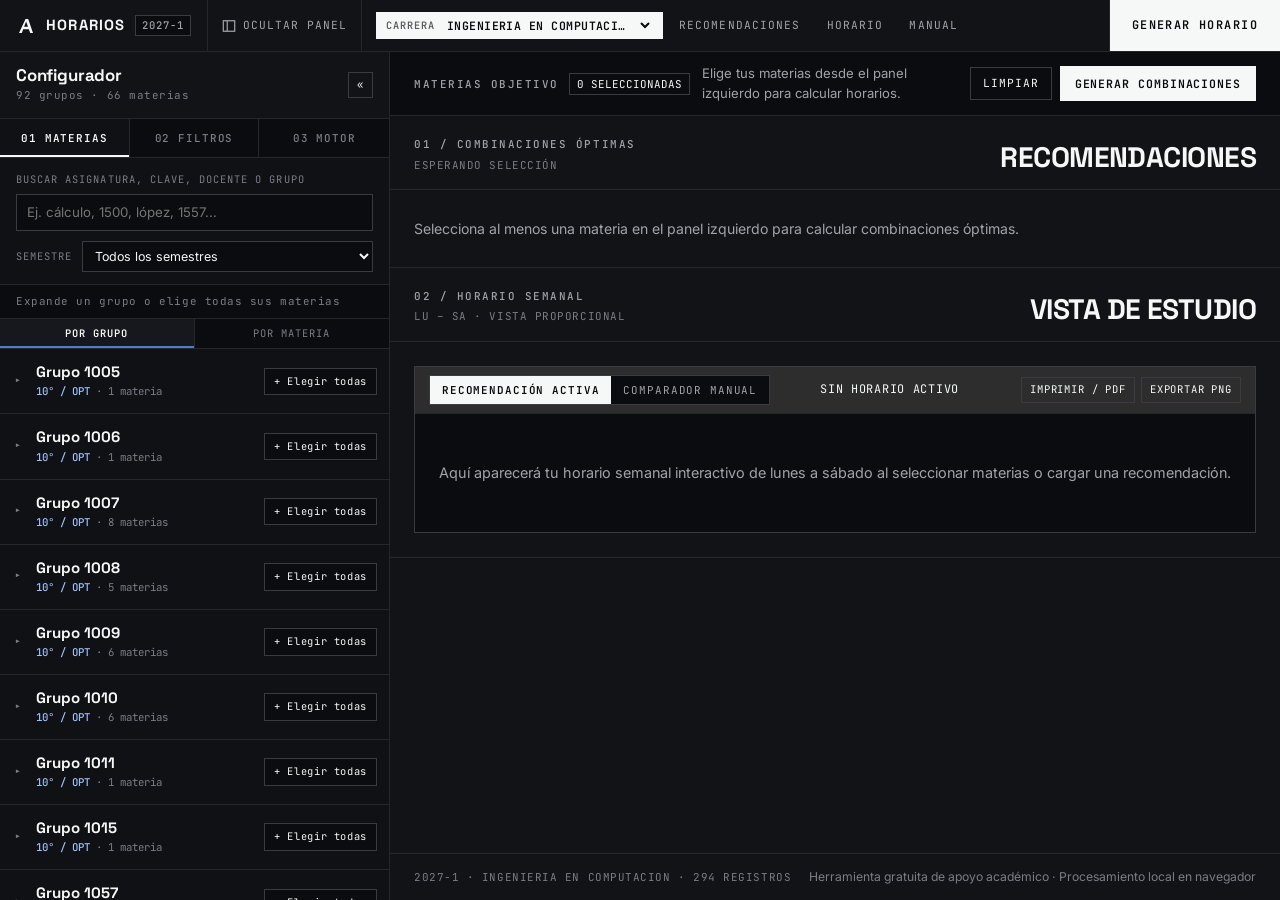
==== index.html @ 79b16c74 "Version 1.1" ====
<!DOCTYPE html>
<html lang="es">
  <head>
    <meta charset="UTF-8" />
    <meta name="viewport" content="width=device-width, initial-scale=1.0" />
    <title>HORARIOS · Sistema de Consulta y Recomendación</title>
    <meta
      name="description"
      content="Consulta horarios del semestre vigente para todas las carreras de FES Aragón, filtra por días y profesores, y genera combinaciones óptimas."
    />
    <link rel="preconnect" href="https://fonts.googleapis.com" />
    <link rel="preconnect" href="https://fonts.gstatic.com" crossorigin />
    <link
      href="https://fonts.googleapis.com/css2?family=Inter:wght@400;500;600&family=JetBrains+Mono:wght@400;500;600&family=Space+Grotesk:wght@500;600;700&display=swap"
      rel="stylesheet"
    />
    <link rel="stylesheet" href="./styles.css" />
    <script type="module" src="./app.js"></script>
  </head>
  <body>
    <div id="app-horarios" class="app-root">
      <!-- Barra superior fija -->
      <header class="topbar">
        <div class="topbar-left">
          <a href="#app-horarios" class="brand-cell" aria-label="Inicio Horarios">
            <svg
              class="brand-mark"
              width="20"
              height="20"
              viewBox="0 0 20 20"
              fill="none"
              aria-hidden="true"
            >
              <path
                d="M3 17L9.5 3H12.2L17 17H14.2L12.9 13.2H7.2L5.8 17H3ZM8.1 10.8H12L10.1 5.6L8.1 10.8Z"
                fill="currentColor"
              />
            </svg>
            <span class="brand-name">HORARIOS</span>
            <span id="badge-semestre-activo" class="semester-pill">2027-1</span>
          </a>

          <button
            id="btn-toggle-sidebar"
            type="button"
            class="topbar-tool-btn sidebar-toggle-btn"
            aria-controls="panel-inspector"
            aria-expanded="true"
            title="Contraer o expandir el panel lateral"
          >
            <svg
              width="14"
              height="14"
              viewBox="0 0 16 16"
              fill="none"
              aria-hidden="true"
            >
              <rect x="1.5" y="2" width="13" height="12" stroke="currentColor" stroke-width="1.4" />
              <line x1="6" y1="2" x2="6" y2="14" stroke="currentColor" stroke-width="1.4" />
            </svg>
            <span id="label-toggle-sidebar">OCULTAR PANEL</span>
          </button>
        </div>

        <nav class="topbar-nav" aria-label="Navegación y selector de carrera">
          <label class="nav-badge-inverted career-badge" title="Cambiar carrera del semestre actual">
            <span class="badge-prefix">CARRERA</span>
            <select id="dataset-select" aria-label="Elegir carrera">
              <option value="">Cargando carreras...</option>
            </select>
          </label>

          <a href="#seccion-recomendaciones" class="nav-link">RECOMENDACIONES</a>
          <a href="#seccion-grilla" class="nav-link">HORARIO</a>
          <button
            id="btn-nav-manual"
            type="button"
            class="nav-link nav-link-btn"
          >
            MANUAL
          </button>
        </nav>

        <div class="topbar-actions">
          <button id="btn-generar-top" type="button" class="cta-primary">
            GENERAR HORARIO
          </button>
        </div>
      </header>

      <!-- Contenedor principal: Inspector colapsable | Estudio | Riel técnico -->
      <div id="app-shell" class="app-shell">
        <!-- Columna izquierda colapsable organizada en 3 pestañas -->
        <aside
          id="panel-inspector"
          class="inspector-panel"
          aria-label="Configurador de materias, filtros y motor"
        >
          <div class="inspector-header">
            <div class="inspector-title-wrap">
              <h2 class="inspector-title">Configurador</h2>
              <span id="contador-catalogo" class="inspector-subtitle">
                0 materias · 0 grupos
              </span>
            </div>
            <button
              id="btn-cerrar-inspector"
              type="button"
              class="btn-outline btn-xs"
              title="Contraer barra lateral"
              aria-label="Contraer barra lateral"
            >
              «
            </button>
          </div>

          <!-- Navegación segmentada del panel lateral -->
          <div class="inspector-tabs" role="tablist" aria-label="Secciones del panel lateral">
            <button
              id="tab-panel-materias"
              type="button"
              role="tab"
              aria-selected="true"
              aria-controls="vista-panel-materias"
              data-panel-tab="materias"
              class="inspector-tab is-active"
            >
              <span>01 MATERIAS</span>
            </button>
            <button
              id="tab-panel-filtros"
              type="button"
              role="tab"
              aria-selected="false"
              aria-controls="vista-panel-filtros"
              data-panel-tab="filtros"
              class="inspector-tab"
            >
              <span>02 FILTROS</span>
              <span id="badge-filtros" class="tab-badge" hidden>0</span>
            </button>
            <button
              id="tab-panel-motor"
              type="button"
              role="tab"
              aria-selected="false"
              aria-controls="vista-panel-motor"
              data-panel-tab="motor"
              class="inspector-tab"
            >
              <span>03 MOTOR</span>
              <span id="badge-motor" class="tab-badge" hidden>!</span>
            </button>
          </div>

          <!-- Vista 01: Búsqueda y catálogo de materias -->
          <div id="vista-panel-materias" class="inspector-tabpanel" role="tabpanel">
            <div class="search-block">
              <label for="filtro-texto" class="field-label">
                BUSCAR ASIGNATURA, CLAVE, DOCENTE O GRUPO
              </label>
              <div class="search-input-wrap">
                <input
                  id="filtro-texto"
                  type="search"
                  class="input-control"
                  placeholder="Ej. cálculo, 1500, lópez, 1557..."
                  autocomplete="off"
                />
                <button
                  id="btn-limpiar-texto"
                  type="button"
                  class="btn-clear-input"
                  aria-label="Limpiar búsqueda"
                  hidden
                >
                  ×
                </button>
              </div>
              <div class="semester-filter-row">
                <label for="filtro-semestre-grupo" class="field-label semester-inline-label">
                  SEMESTRE
                </label>
                <select
                  id="filtro-semestre-grupo"
                  class="select-control select-sm"
                  aria-label="Filtrar materias y grupos por semestre"
                >
                  <option value="">Todos los semestres</option>
                </select>
              </div>
            </div>

            <div id="resumen-filtros-activos" class="catalog-summary-strip">
              <span id="texto-resumen-catalogo" class="mono-meta">
                Clic en un grupo para ver o elegir sus materias
              </span>
              <button
                id="btn-ir-filtros"
                type="button"
                class="filter-jump-pill"
                hidden
              >
                0 filtros activos →
              </button>
            </div>

            <div class="catalog-mode-switch" role="group" aria-label="Modo de agrupación del catálogo">
              <button
                id="btn-agrupar-grupo"
                type="button"
                class="catalog-mode-btn is-active"
                aria-pressed="true"
              >
                POR GRUPO
              </button>
              <button
                id="btn-agrupar-materia"
                type="button"
                class="catalog-mode-btn"
                aria-pressed="false"
              >
                POR MATERIA
              </button>
            </div>

            <div id="catalogo-materias" class="catalogo-materias"></div>
          </div>

          <!-- Vista 02: Filtros en tarjetas diferenciadas -->
          <div id="vista-panel-filtros" class="inspector-tabpanel inspector-scroll" role="tabpanel" hidden>
            <section class="filter-card">
              <div class="filter-card-head">
                <h3 class="filter-card-title">Disponibilidad semanal</h3>
                <p class="filter-card-desc">Restringe días permitidos y ventana horaria de clases.</p>
              </div>

              <div class="field-group">
                <span class="field-label">DÍAS PERMITIDOS</span>
                <div id="filtro-dias" class="days-grid" role="group" aria-label="Días de la semana">
                  <button type="button" class="day-toggle is-active" data-dia="LU" aria-pressed="true">LU</button>
                  <button type="button" class="day-toggle is-active" data-dia="MA" aria-pressed="true">MA</button>
                  <button type="button" class="day-toggle is-active" data-dia="MI" aria-pressed="true">MI</button>
                  <button type="button" class="day-toggle is-active" data-dia="JU" aria-pressed="true">JU</button>
                  <button type="button" class="day-toggle is-active" data-dia="VI" aria-pressed="true">VI</button>
                  <button type="button" class="day-toggle is-active" data-dia="SA" aria-pressed="true">SA</button>
                </div>
              </div>

              <div class="two-cols">
                <div class="field-group">
                  <label for="filtro-hora-min" class="field-label">DESDE</label>
                  <select id="filtro-hora-min" class="select-control"></select>
                </div>
                <div class="field-group">
                  <label for="filtro-hora-max" class="field-label">HASTA</label>
                  <select id="filtro-hora-max" class="select-control"></select>
                </div>
              </div>
            </section>

            <section class="filter-card">
              <div class="filter-card-head">
                <h3 class="filter-card-title">Modalidad y cupo</h3>
                <p class="filter-card-desc">Filtra grupos presenciales, a distancia o por lugares.</p>
              </div>

              <div class="field-group">
                <span class="field-label">MODALIDAD</span>
                <div id="filtro-tipos-clase" class="pill-group"></div>
              </div>

              <div class="two-cols align-center">
                <label class="checkbox-row">
                  <input id="filtro-solo-cupo" type="checkbox" />
                  <span>Solo con cupo &gt; 0</span>
                </label>
                <div class="field-group">
                  <label for="filtro-cupo-min" class="field-label">CUPO MÍN.</label>
                  <input
                    id="filtro-cupo-min"
                    type="number"
                    min="0"
                    class="input-control input-sm"
                    placeholder="—"
                  />
                </div>
              </div>
            </section>

            <section class="filter-card">
              <div class="filter-card-head">
                <h3 class="filter-card-title">Exclusiones</h3>
                <p class="filter-card-desc">Descarta profesores o grupos específicos del cálculo.</p>
              </div>

              <div class="field-group">
                <label for="input-excluir-profesor" class="field-label">EXCLUIR PROFESOR</label>
                <div class="inline-action">
                  <input
                    id="input-excluir-profesor"
                    type="text"
                    list="datalist-profesores"
                    class="input-control"
                    placeholder="Nombre del docente..."
                  />
                  <button id="btn-excluir-profesor" type="button" class="btn-outline">
                    EXCLUIR
                  </button>
                </div>
                <datalist id="datalist-profesores"></datalist>
                <div id="lista-profesores-excluidos" class="chips-wrap"></div>
              </div>

              <div class="field-group">
                <label for="input-excluir-grupo" class="field-label">EXCLUIR GRUPO O CLAVE:GRUPO</label>
                <div class="inline-action">
                  <input
                    id="input-excluir-grupo"
                    type="text"
                    list="datalist-grupos"
                    class="input-control"
                    placeholder="Ej. 1557 o 1500:1557"
                  />
                  <button id="btn-excluir-grupo" type="button" class="btn-outline">
                    EXCLUIR
                  </button>
                </div>
                <datalist id="datalist-grupos"></datalist>
                <div id="lista-grupos-excluidos" class="chips-wrap"></div>
              </div>
            </section>

            <div class="panel-bottom-action">
              <button id="btn-limpiar-filtros" type="button" class="btn-outline btn-full">
                RESTABLECER TODOS LOS FILTROS
              </button>
            </div>
          </div>

          <!-- Vista 03: Preferencias del motor y tolerancia de solapamientos -->
          <div id="vista-panel-motor" class="inspector-tabpanel inspector-scroll" role="tabpanel" hidden>
            <section class="filter-card">
              <div class="filter-card-head">
                <h3 class="filter-card-title">Prioridad de acomodo</h3>
                <p class="filter-card-desc">Define cómo ordenar tus horarios recomendados.</p>
              </div>

              <div id="preset-preferencias" class="preset-stack">
                <button type="button" class="preset-card-btn is-active" data-preset="balanceado">
                  <span class="preset-name">Balanceado</span>
                  <span class="preset-hint">Equilibrio entre días libres y huecos cortos</span>
                </button>
                <button type="button" class="preset-card-btn" data-preset="masDiasLibres">
                  <span class="preset-name">Más días libres</span>
                  <span class="preset-hint">Compacta las clases en menos días</span>
                </button>
                <button type="button" class="preset-card-btn" data-preset="menosHuecos">
                  <span class="preset-name">Menos huecos</span>
                  <span class="preset-hint">Evita horas muertas entre asignaturas</span>
                </button>
                <button type="button" class="preset-card-btn" data-preset="matutino">
                  <span class="preset-name">Turno matutino</span>
                  <span class="preset-hint">Prioriza clases entre 07:00 y 15:00</span>
                </button>
                <button type="button" class="preset-card-btn" data-preset="vespertino">
                  <span class="preset-name">Turno vespertino</span>
                  <span class="preset-hint">Prioriza clases entre 14:00 y 22:00</span>
                </button>
              </div>
            </section>

            <section class="filter-card overlap-card">
              <div class="filter-card-head">
                <h3 class="filter-card-title">Tolerancia de solapamiento</h3>
                <p class="filter-card-desc">Autoriza choques con advertencia según minutos máximos.</p>
              </div>

              <label class="checkbox-row checkbox-strong">
                <input id="pref-permitir-solapamiento" type="checkbox" />
                <span>Permitir solapamientos entre materias</span>
              </label>

              <div id="controles-tolerancia" class="tolerancia-box" hidden>
                <div class="two-cols align-center">
                  <label for="pref-tolerancia-min" class="field-label">TOLERANCIA MÁX. (MIN)</label>
                  <input
                    id="pref-tolerancia-min"
                    type="number"
                    min="0"
                    step="5"
                    value="30"
                    class="input-control input-sm"
                  />
                </div>
                <div id="chips-tolerancia" class="pill-group">
                  <button type="button" class="pill-btn" data-tolerancia="15">15m</button>
                  <button type="button" class="pill-btn is-active" data-tolerancia="30">30m</button>
                  <button type="button" class="pill-btn" data-tolerancia="60">60m</button>
                  <button type="button" class="pill-btn" data-tolerancia="90">90m</button>
                  <button type="button" class="pill-btn" data-tolerancia="sin-limite">Sin límite</button>
                </div>
                <p class="helper-note">
                  Admite cualquier cantidad de choques mientras la suma total no supere los minutos elegidos.
                </p>
              </div>
            </section>

            <details class="advanced-details">
              <summary class="advanced-summary">Ajuste avanzado de pesos y turno</summary>
              <div class="advanced-body">
                <div class="two-cols">
                  <div class="field-group">
                    <label for="pref-hora-ideal-inicio" class="field-label">INICIO IDEAL</label>
                    <select id="pref-hora-ideal-inicio" class="select-control"></select>
                  </div>
                  <div class="field-group">
                    <label for="pref-hora-ideal-fin" class="field-label">FIN IDEAL</label>
                    <select id="pref-hora-ideal-fin" class="select-control"></select>
                  </div>
                </div>

                <div class="sliders-stack">
                  <div class="slider-row">
                    <label for="peso-dias-libres" class="field-label">
                      PESO DÍAS LIBRES <span id="val-peso-dias-libres" class="mono-val">20</span>
                    </label>
                    <input id="peso-dias-libres" type="range" min="0" max="50" step="1" value="20" />
                  </div>
                  <div class="slider-row">
                    <label for="peso-huecos" class="field-label">
                      PENALIZAR HUECOS <span id="val-peso-huecos" class="mono-val">10</span>
                    </label>
                    <input id="peso-huecos" type="range" min="0" max="50" step="1" value="10" />
                  </div>
                  <div class="slider-row">
                    <label for="peso-rango" class="field-label">
                      FUERA DE TURNO <span id="val-peso-rango" class="mono-val">10</span>
                    </label>
                    <input id="peso-rango" type="range" min="0" max="50" step="1" value="10" />
                  </div>
                </div>

                <div class="field-group">
                  <label for="pref-max-combinaciones" class="field-label">
                    LÍMITE DE COMBINACIONES EVALUADAS
                  </label>
                  <select id="pref-max-combinaciones" class="select-control">
                    <option value="5000">5,000 combinaciones</option>
                    <option value="15000">15,000 combinaciones</option>
                    <option value="25000" selected>25,000 combinaciones</option>
                    <option value="50000">50,000 combinaciones</option>
                  </select>
                </div>
              </div>
            </details>
          </div>
        </aside>

        <!-- Área principal -->
        <main class="workspace-main">
          <!-- Barra de materias seleccionadas -->
          <section
            id="barra-seleccionadas"
            class="selection-strip"
            aria-label="Materias seleccionadas"
          >
            <div class="selection-meta">
              <span class="mono-overline">MATERIAS OBJETIVO</span>
              <span id="contador-seleccionadas" class="mono-counter-pill">
                0 SELECCIONADAS
              </span>
            </div>

            <div id="lista-seleccionadas" class="chips-wrap selection-chips">
              <span class="empty-inline">
                Elige tus materias desde el panel izquierdo para calcular horarios.
              </span>
            </div>

            <div class="selection-actions">
              <button id="btn-limpiar-seleccion" type="button" class="btn-outline">
                LIMPIAR
              </button>
              <button id="btn-generar-main" type="button" class="btn-solid">
                GENERAR COMBINACIONES
              </button>
            </div>
          </section>

          <!-- Sección 02: Recomendaciones -->
          <section
            id="seccion-recomendaciones"
            class="studio-section"
          >
            <div class="section-band">
              <div class="section-band-left">
                <span class="mono-overline">01 / COMBINACIONES ÓPTIMAS</span>
                <span id="telemetry-recomendaciones" class="mono-meta">
                  ESPERANDO SELECCIÓN
                </span>
              </div>
              <h1 class="section-display-title">RECOMENDACIONES</h1>
            </div>

            <div id="panel-diagnostico" class="diagnostico-panel" hidden></div>
            <div id="grid-recomendaciones" class="rec-grid"></div>
            <div id="recs-footer" class="recs-footer" hidden>
              <button id="btn-ver-mas-recs" type="button" class="btn-outline">
                MOSTRAR MÁS RECOMENDACIONES
              </button>
            </div>
          </section>

          <!-- Sección 03: Ventana de estudio semanal -->
          <section
            id="seccion-grilla"
            class="studio-section"
          >
            <div class="section-band">
              <div class="section-band-left">
                <span class="mono-overline">02 / HORARIO SEMANAL</span>
                <span class="mono-meta">LU – SA · VISTA PROPORCIONAL</span>
              </div>
              <h2 class="section-display-title">VISTA DE ESTUDIO</h2>
            </div>

            <div class="studio-window">
              <div class="studio-bar">
                <div class="studio-tabs" role="tablist" aria-label="Modo de visualización">
                  <button
                    id="tab-modo-recomendado"
                    type="button"
                    role="tab"
                    aria-selected="true"
                    data-modo="recomendado"
                    class="studio-tab is-active"
                  >
                    RECOMENDACIÓN ACTIVA
                  </button>
                  <button
                    id="tab-modo-manual"
                    type="button"
                    role="tab"
                    aria-selected="false"
                    data-modo="manual"
                    class="studio-tab"
                  >
                    COMPARADOR MANUAL
                  </button>
                </div>

                <div id="studio-titulo" class="studio-title">
                  SIN HORARIO ACTIVO
                </div>

                <div class="studio-bar-right">
                  <div id="studio-kpis" class="studio-kpis"></div>
                  <div class="export-group">
                    <button id="btn-exportar-pdf" type="button" class="btn-outline btn-xs">
                      IMPRIMIR / PDF
                    </button>
                    <button id="btn-exportar-png" type="button" class="btn-outline btn-xs">
                      EXPORTAR PNG
                    </button>
                  </div>
                </div>
              </div>

              <div id="banner-advertencias" class="banner-advertencias" hidden></div>
              <div id="panel-manual" class="panel-manual" hidden></div>

              <div class="grilla-scroll">
                <div id="grilla-semanal" class="grilla-semanal"></div>
              </div>

              <div id="inspector-bloque" class="inspector-bloque" hidden></div>
              <div id="leyenda-impresion" class="leyenda-impresion"></div>
            </div>
          </section>

          <footer class="site-footer">
            <div class="footer-cell">
              <span id="footer-dataset-info" class="mono-meta">
                CARGANDO CATÁLOGO...
              </span>
            </div>
            <div class="footer-cell footer-center">
              <span>
                Herramienta gratuita de apoyo académico · Procesamiento local en navegador
              </span>
            </div>
          </footer>
        </main>
      </div>
    </div>
  </body>
</html>
---- styles.css ----
/*
  Sistema visual Dark Swiss Architectural Studio
  Tokens alineados con docs/design-dna.json
*/

:root {
  /* Superficies y lienzos */
  --bg-base: #121317;
  --bg-deep: #0b0c0f;
  --bg-sidebar: #101115;
  --bg-surface: #17181d;
  --bg-elevated: #242426;
  --bg-studio-bar: #2d2d2e;
  --bg-hover: #1e1f21;

  /* Líneas capilares y bordes */
  --border-hairline: #26272b;
  --border-strong: #3a3b40;
  --border-focus: #f6f7f7;

  /* Jerarquía de texto (L1 / L2 / L3) */
  --text-primary: #f6f7f7;
  --text-secondary: #a2a3a9;
  --text-muted: #7b7d85;
  --text-dim: #555556;

  /* Acentos de marca y telemetría */
  --accent-cta-bg: #f6f7f7;
  --accent-cta-text: #09090b;
  --accent-tech: #4f7ec8;
  --accent-tech-dim: #354c78;
  --accent-warm: #9c6f52;

  /* Semánticos */
  --semantic-success: #5fa87e;
  --semantic-warning: #d4945a;
  --semantic-error: #d66565;

  /* Pistas sobrias para diferenciar asignaturas en la grilla */
  --track-0: #4f7ec8;
  --track-1: #5fa87e;
  --track-2: #d4945a;
  --track-3: #8c7ae6;
  --track-4: #4fa8a8;
  --track-5: #c96f8f;
  --track-6: #b8a356;
  --track-7: #969697;

  /* Tipografía */
  --font-heading: "Space Grotesk", system-ui, -apple-system, BlinkMacSystemFont, "Segoe UI", sans-serif;
  --font-body: "Inter", system-ui, -apple-system, BlinkMacSystemFont, "Segoe UI", sans-serif;
  --font-mono: "JetBrains Mono", ui-monospace, SFMono-Regular, Menlo, Consolas, monospace;

  /* Forma y movimiento */
  --radius-sm: 0px;
  --radius-md: 2px;
  --ease: cubic-bezier(0.2, 0, 0, 1);
  --dur-micro: 120ms;
  --dur-normal: 180ms;
  --topbar-height: 52px;
  --inspector-width: 390px;
}

*,
*::before,
*::after {
  box-sizing: border-box;
}

html {
  scroll-behavior: smooth;
  scroll-padding-top: 64px;
  color-scheme: dark;
}

body {
  margin: 0;
  background-color: var(--bg-base);
  color: var(--text-primary);
  font-family: var(--font-body);
  font-size: 14px;
  line-height: 1.5;
  -webkit-font-smoothing: antialiased;
}

button,
input,
select {
  font: inherit;
  color: inherit;
}

button {
  cursor: pointer;
}

a {
  color: inherit;
  text-decoration: none;
}

:focus-visible {
  outline: 1px solid var(--border-focus);
  outline-offset: 2px;
}

[hidden] {
  display: none !important;
}

/* =========================================================
   Barra superior fija (Topbar arquitectónico)
   ========================================================= */

.topbar {
  position: sticky;
  top: 0;
  z-index: 40;
  height: var(--topbar-height);
  display: grid;
  grid-template-columns: auto minmax(0, 1fr) auto;
  align-items: stretch;
  background-color: var(--bg-base);
  border-bottom: 1px solid var(--border-hairline);
}

.topbar-left {
  display: flex;
  align-items: stretch;
}

.brand-cell {
  display: inline-flex;
  align-items: center;
  gap: 10px;
  padding: 0 16px;
  border-right: 1px solid var(--border-hairline);
  font-family: var(--font-heading);
  font-weight: 700;
  letter-spacing: 0.08em;
  font-size: 0.92rem;
  transition: background-color var(--dur-micro) var(--ease);
}

.brand-cell:hover {
  background-color: var(--bg-hover);
}

.brand-mark {
  display: block;
  color: var(--text-primary);
}

.semester-pill {
  padding: 2px 6px;
  border: 1px solid var(--border-strong);
  background-color: var(--bg-deep);
  font-family: var(--font-mono);
  font-size: 0.66rem;
  font-weight: 500;
  letter-spacing: 0.08em;
  color: var(--text-secondary);
}

.topbar-nav {
  display: flex;
  align-items: center;
  gap: 6px;
  padding: 0 14px;
  min-width: 0;
  overflow-x: auto;
  scrollbar-width: none;
}

.topbar-nav::-webkit-scrollbar {
  display: none;
}

/* Selector prominente de carrera (estilo insignia invertida) */
.nav-badge-inverted {
  display: inline-flex;
  align-items: center;
  gap: 8px;
  background-color: var(--accent-cta-bg);
  color: var(--accent-cta-text);
  padding: 5px 10px;
  border-radius: var(--radius-sm);
  font-family: var(--font-mono);
  font-size: 0.7rem;
  font-weight: 600;
  letter-spacing: 0.06em;
  white-space: nowrap;
  min-width: 0;
  max-width: 380px;
}

.badge-prefix {
  opacity: 0.65;
  font-size: 0.64rem;
  letter-spacing: 0.1em;
}

.career-badge select {
  background: transparent;
  border: 0;
  color: var(--accent-cta-text);
  font-family: var(--font-mono);
  font-size: 0.72rem;
  font-weight: 600;
  letter-spacing: 0.04em;
  cursor: pointer;
  min-width: 0;
  max-width: 280px;
  text-overflow: ellipsis;
  padding-right: 4px;
}

.career-badge select option {
  background-color: var(--bg-base);
  color: var(--text-primary);
}

.nav-link {
  padding: 6px 10px;
  font-family: var(--font-mono);
  font-size: 0.7rem;
  letter-spacing: 0.1em;
  color: var(--text-secondary);
  white-space: nowrap;
  transition: color var(--dur-micro) var(--ease), background-color var(--dur-micro) var(--ease);
}

.nav-link:hover {
  color: var(--text-primary);
  background-color: var(--bg-hover);
}

.nav-link-btn {
  background: transparent;
  border: 0;
}

.topbar-actions {
  display: flex;
  align-items: stretch;
  border-left: 1px solid var(--border-hairline);
}

.topbar-tool-btn {
  display: inline-flex;
  align-items: center;
  gap: 7px;
  background: transparent;
  border: 0;
  border-right: 1px solid var(--border-hairline);
  padding: 0 14px;
  font-family: var(--font-mono);
  font-size: 0.7rem;
  letter-spacing: 0.09em;
  color: var(--text-secondary);
  white-space: nowrap;
  transition: color var(--dur-micro) var(--ease), background-color var(--dur-micro) var(--ease);
}

.topbar-tool-btn:hover {
  color: var(--text-primary);
  background-color: var(--bg-hover);
}

.sidebar-toggle-btn[aria-expanded="false"] {
  color: var(--text-primary);
  background-color: var(--bg-surface);
  box-shadow: inset 0 -2px 0 var(--accent-tech);
}

.cta-primary {
  background-color: var(--accent-cta-bg);
  color: var(--accent-cta-text);
  border: 0;
  padding: 0 22px;
  font-family: var(--font-mono);
  font-size: 0.74rem;
  font-weight: 600;
  letter-spacing: 0.12em;
  white-space: nowrap;
  transition: background-color var(--dur-micro) var(--ease);
}

.cta-primary:hover {
  background-color: #e2e4e6;
}

/* =========================================================
   Esqueleto principal de 2 zonas + colapsado en escritorio
   ========================================================= */

.app-shell {
  display: grid;
  grid-template-columns: var(--inspector-width) minmax(0, 1fr);
  min-height: calc(100vh - var(--topbar-height));
  width: 100%;
}

.app-shell.is-sidebar-collapsed {
  grid-template-columns: 1fr;
}

.app-shell.is-sidebar-collapsed .inspector-panel {
  display: none;
}

/* =========================================================
   Columna izquierda: Configurador con jerarquía de 3 niveles
   ========================================================= */

.inspector-panel {
  border-right: 1px solid var(--border-hairline);
  background-color: var(--bg-sidebar);
  display: flex;
  flex-direction: column;
  min-width: 0;
  height: calc(100vh - var(--topbar-height));
  position: sticky;
  top: var(--topbar-height);
}

.inspector-header {
  display: flex;
  align-items: center;
  justify-content: space-between;
  gap: 10px;
  padding: 14px 16px;
  border-bottom: 1px solid var(--border-hairline);
  background-color: var(--bg-base);
}

.inspector-title-wrap {
  display: flex;
  flex-direction: column;
  gap: 2px;
  min-width: 0;
}

.inspector-title {
  margin: 0;
  font-family: var(--font-heading);
  font-size: 1.05rem;
  font-weight: 700;
  letter-spacing: -0.01em;
  color: var(--text-primary);
  line-height: 1.15;
}

.inspector-subtitle {
  font-family: var(--font-mono);
  font-size: 0.68rem;
  letter-spacing: 0.05em;
  color: var(--text-muted);
}

/* Pestañas del configurador */
.inspector-tabs {
  display: grid;
  grid-template-columns: repeat(3, 1fr);
  background-color: var(--bg-deep);
  border-bottom: 1px solid var(--border-hairline);
}

.inspector-tab {
  display: inline-flex;
  align-items: center;
  justify-content: center;
  gap: 6px;
  padding: 11px 8px;
  background: transparent;
  border: 0;
  border-right: 1px solid var(--border-hairline);
  font-family: var(--font-mono);
  font-size: 0.68rem;
  font-weight: 500;
  letter-spacing: 0.08em;
  color: var(--text-muted);
  transition: color var(--dur-micro) var(--ease), background-color var(--dur-micro) var(--ease);
}

.inspector-tab:last-child {
  border-right: 0;
}

.inspector-tab:hover {
  color: var(--text-primary);
  background-color: var(--bg-hover);
}

.inspector-tab.is-active {
  color: var(--text-primary);
  background-color: var(--bg-sidebar);
  font-weight: 600;
  box-shadow: inset 0 -2px 0 var(--text-primary);
}

.tab-badge {
  display: inline-flex;
  align-items: center;
  justify-content: center;
  min-width: 16px;
  height: 16px;
  padding: 0 4px;
  background-color: var(--accent-tech);
  color: var(--text-primary);
  font-size: 0.62rem;
  font-weight: 600;
}

.inspector-tabpanel {
  display: flex;
  flex-direction: column;
  flex: 1;
  min-height: 0;
}

.inspector-scroll {
  overflow-y: auto;
  padding: 14px;
  gap: 12px;
}

/* Utilidades tipográficas L2 / L3 */
.mono-overline {
  font-family: var(--font-mono);
  font-size: 0.68rem;
  font-weight: 500;
  letter-spacing: 0.14em;
  color: var(--text-secondary);
  text-transform: uppercase;
}

.mono-meta {
  font-family: var(--font-mono);
  font-size: 0.68rem;
  letter-spacing: 0.05em;
  color: var(--text-muted);
}

.mono-val {
  font-family: var(--font-mono);
  font-size: 0.72rem;
  color: var(--text-primary);
}

/* Búsqueda y franja resumen */
.search-block {
  padding: 14px 16px 12px;
  border-bottom: 1px solid var(--border-hairline);
  background-color: var(--bg-sidebar);
}

.field-label {
  display: flex;
  align-items: center;
  justify-content: space-between;
  gap: 8px;
  margin-bottom: 6px;
  font-family: var(--font-mono);
  font-size: 0.65rem;
  letter-spacing: 0.1em;
  color: var(--text-muted);
  text-transform: uppercase;
}

.search-input-wrap {
  position: relative;
  display: flex;
  align-items: center;
}

.input-control,
.select-control {
  width: 100%;
  background-color: var(--bg-deep);
  border: 1px solid var(--border-strong);
  border-radius: var(--radius-sm);
  padding: 8px 10px;
  color: var(--text-primary);
  font-size: 0.83rem;
  transition: border-color var(--dur-micro) var(--ease);
}

.input-control:focus,
.select-control:focus {
  border-color: var(--border-focus);
  outline: none;
}

.input-sm {
  padding: 6px 8px;
  font-family: var(--font-mono);
}

.btn-clear-input {
  position: absolute;
  right: 6px;
  background: var(--bg-elevated);
  border: 1px solid var(--border-strong);
  color: var(--text-primary);
  width: 22px;
  height: 22px;
  line-height: 1;
  font-size: 0.9rem;
}

.semester-filter-row {
  display: grid;
  grid-template-columns: auto 1fr;
  align-items: center;
  gap: 10px;
  margin-top: 10px;
}

.semester-inline-label {
  margin-bottom: 0;
}

.select-sm {
  padding: 6px 8px;
  font-size: 0.78rem;
}

.semester-mini-tag {
  color: #9ec0f5;
  font-weight: 500;
}

.catalog-summary-strip {
  display: flex;
  align-items: center;
  justify-content: space-between;
  gap: 8px;
  padding: 8px 16px;
  background-color: var(--bg-deep);
  border-bottom: 1px solid var(--border-hairline);
}

.filter-jump-pill {
  background: transparent;
  border: 1px solid var(--accent-tech);
  color: #9ec0f5;
  padding: 2px 7px;
  font-family: var(--font-mono);
  font-size: 0.64rem;
  letter-spacing: 0.05em;
}

.filter-jump-pill:hover {
  background-color: var(--accent-tech-dim);
  color: var(--text-primary);
}

/* Tarjetas diferenciadas de Filtros y Motor */
.filter-card {
  background-color: var(--bg-surface);
  border: 1px solid var(--border-hairline);
  padding: 14px;
  display: flex;
  flex-direction: column;
  gap: 12px;
}

.filter-card-head {
  display: flex;
  flex-direction: column;
  gap: 3px;
  padding-bottom: 8px;
  border-bottom: 1px solid var(--border-hairline);
}

.filter-card-title {
  margin: 0;
  font-family: var(--font-heading);
  font-size: 0.95rem;
  font-weight: 600;
  color: var(--text-primary);
  line-height: 1.2;
}

.filter-card-desc {
  margin: 0;
  font-size: 0.78rem;
  color: var(--text-secondary);
  line-height: 1.35;
}

.field-group {
  display: flex;
  flex-direction: column;
}

.two-cols {
  display: grid;
  grid-template-columns: 1fr 1fr;
  gap: 10px;
}

.align-center {
  align-items: center;
}

/* Presets claros con subtítulo */
.preset-stack {
  display: flex;
  flex-direction: column;
  gap: 6px;
}

.preset-card-btn {
  display: flex;
  flex-direction: column;
  gap: 2px;
  text-align: left;
  padding: 9px 11px;
  background-color: var(--bg-deep);
  border: 1px solid var(--border-hairline);
  transition: border-color var(--dur-micro) var(--ease), background-color var(--dur-micro) var(--ease);
}

.preset-card-btn:hover {
  border-color: var(--border-strong);
  background-color: var(--bg-hover);
}

.preset-card-btn.is-active {
  background-color: var(--accent-cta-bg);
  color: var(--accent-cta-text);
  border-color: var(--accent-cta-bg);
}

.preset-name {
  font-family: var(--font-heading);
  font-size: 0.86rem;
  font-weight: 600;
}

.preset-hint {
  font-size: 0.74rem;
  opacity: 0.78;
}

/* Ajuste avanzado cerrado por defecto */
.advanced-details {
  border: 1px solid var(--border-hairline);
  background-color: var(--bg-surface);
}

.advanced-summary {
  list-style: none;
  padding: 12px 14px;
  font-family: var(--font-mono);
  font-size: 0.7rem;
  letter-spacing: 0.08em;
  color: var(--text-secondary);
  cursor: pointer;
  display: flex;
  align-items: center;
  justify-content: space-between;
}

.advanced-summary::-webkit-details-marker {
  display: none;
}

.advanced-summary::after {
  content: "+";
  font-size: 0.9rem;
}

.advanced-details[open] > .advanced-summary::after {
  content: "−";
}

.advanced-body {
  padding: 4px 14px 14px;
  border-top: 1px solid var(--border-hairline);
  display: flex;
  flex-direction: column;
  gap: 12px;
}

/* Días y pills */
.days-grid {
  display: grid;
  grid-template-columns: repeat(6, 1fr);
  gap: 1px;
  background-color: var(--border-hairline);
  border: 1px solid var(--border-hairline);
}

.day-toggle {
  background-color: var(--bg-deep);
  border: 0;
  padding: 8px 0;
  font-family: var(--font-mono);
  font-size: 0.72rem;
  letter-spacing: 0.08em;
  color: var(--text-muted);
  transition: background-color var(--dur-micro) var(--ease), color var(--dur-micro) var(--ease);
}

.day-toggle.is-active {
  background-color: var(--bg-studio-bar);
  color: var(--text-primary);
  box-shadow: inset 0 -2px 0 var(--accent-tech);
}

.pill-group {
  display: flex;
  flex-wrap: wrap;
  gap: 6px;
}

.pill-btn {
  background-color: var(--bg-deep);
  border: 1px solid var(--border-hairline);
  border-radius: var(--radius-sm);
  padding: 5px 9px;
  font-family: var(--font-mono);
  font-size: 0.68rem;
  letter-spacing: 0.05em;
  color: var(--text-secondary);
  transition: all var(--dur-micro) var(--ease);
}

.pill-btn:hover {
  border-color: var(--border-strong);
  color: var(--text-primary);
}

.pill-btn.is-active {
  background-color: var(--accent-cta-bg);
  color: var(--accent-cta-text);
  border-color: var(--accent-cta-bg);
  font-weight: 600;
}

/* Checkbox y sliders */
.checkbox-row {
  display: inline-flex;
  align-items: center;
  gap: 8px;
  font-size: 0.82rem;
  color: var(--text-secondary);
  cursor: pointer;
}

.checkbox-row input[type="checkbox"] {
  accent-color: var(--accent-tech);
  width: 15px;
  height: 15px;
}

.checkbox-strong {
  color: var(--text-primary);
  font-weight: 500;
}

.sliders-stack {
  display: flex;
  flex-direction: column;
  gap: 8px;
}

.slider-row input[type="range"] {
  width: 100%;
  accent-color: var(--accent-tech);
  cursor: pointer;
}

.overlap-card {
  border-color: var(--border-strong);
}

.tolerancia-box {
  padding-top: 10px;
  border-top: 1px solid var(--border-hairline);
  display: flex;
  flex-direction: column;
  gap: 10px;
}

.helper-note {
  margin: 0;
  font-size: 0.76rem;
  line-height: 1.4;
  color: var(--text-secondary);
}

.inline-action {
  display: flex;
  gap: 6px;
}

.chips-wrap {
  display: flex;
  flex-wrap: wrap;
  gap: 6px;
  margin-top: 6px;
}

.chip {
  display: inline-flex;
  align-items: center;
  gap: 6px;
  background-color: var(--bg-surface);
  border: 1px solid var(--border-strong);
  padding: 4px 8px;
  font-family: var(--font-mono);
  font-size: 0.7rem;
  color: var(--text-primary);
}

.chip-remove {
  background: transparent;
  border: 0;
  padding: 0 2px;
  color: var(--text-muted);
  font-size: 0.9rem;
  line-height: 1;
}

.chip-remove:hover {
  color: var(--semantic-error);
}

/* Botones base */
.btn-outline {
  background-color: transparent;
  border: 1px solid var(--border-strong);
  border-radius: var(--radius-sm);
  padding: 7px 12px;
  font-family: var(--font-mono);
  font-size: 0.7rem;
  letter-spacing: 0.08em;
  color: var(--text-primary);
  white-space: nowrap;
  transition: background-color var(--dur-micro) var(--ease), border-color var(--dur-micro) var(--ease);
}

.btn-outline:hover {
  background-color: var(--bg-hover);
  border-color: var(--text-primary);
}

.btn-solid {
  background-color: var(--accent-cta-bg);
  color: var(--accent-cta-text);
  border: 1px solid var(--accent-cta-bg);
  border-radius: var(--radius-sm);
  padding: 8px 14px;
  font-family: var(--font-mono);
  font-size: 0.72rem;
  font-weight: 600;
  letter-spacing: 0.08em;
  white-space: nowrap;
  transition: opacity var(--dur-micro) var(--ease);
}

.btn-solid:hover {
  opacity: 0.88;
}

.btn-xs {
  padding: 4px 8px;
  font-size: 0.66rem;
}

.btn-full {
  width: 100%;
}

.panel-bottom-action {
  margin-top: 4px;
}

/* Catálogo de materias y grupos */
.catalog-mode-switch {
  display: grid;
  grid-template-columns: 1fr 1fr;
  border-bottom: 1px solid var(--border-hairline);
  background-color: var(--bg-deep);
}

.catalog-mode-btn {
  background: transparent;
  border: 0;
  border-right: 1px solid var(--border-hairline);
  padding: 7px 10px;
  font-family: var(--font-mono);
  font-size: 0.65rem;
  letter-spacing: 0.1em;
  color: var(--text-muted);
  transition: color var(--dur-micro) var(--ease), background-color var(--dur-micro) var(--ease);
}

.catalog-mode-btn:last-child {
  border-right: 0;
}

.catalog-mode-btn:hover {
  color: var(--text-primary);
  background-color: var(--bg-hover);
}

.catalog-mode-btn.is-active {
  background-color: var(--bg-surface);
  color: var(--text-primary);
  font-weight: 600;
  box-shadow: inset 0 -2px 0 var(--accent-tech);
}

.catalogo-materias {
  flex: 1;
  overflow-y: auto;
  min-height: 0;
}

/* Acordeón por grupo académico */
.group-accordion-item {
  border-bottom: 1px solid var(--border-hairline);
}

.group-accordion-item.has-selected {
  box-shadow: inset 3px 0 0 var(--accent-tech);
}

.group-accordion-item.is-all-selected {
  box-shadow: inset 3px 0 0 var(--accent-cta-bg);
}

.group-accordion-head {
  display: flex;
  align-items: center;
  justify-content: space-between;
  gap: 8px;
  padding: 6px 12px 6px 0;
  background-color: var(--bg-sidebar);
  transition: background-color var(--dur-micro) var(--ease);
}

.group-accordion-item.has-selected > .group-accordion-head,
.group-accordion-item.is-all-selected > .group-accordion-head {
  background-color: #161820;
}

.group-expand-btn {
  flex: 1;
  min-width: 0;
  background: transparent;
  border: 0;
  padding: 8px 8px 8px 14px;
  display: flex;
  align-items: center;
  gap: 10px;
  text-align: left;
}

.group-expand-btn:hover {
  background-color: var(--bg-hover);
}

.group-expand-arrow {
  font-family: var(--font-mono);
  font-size: 0.78rem;
  color: var(--text-muted);
  width: 12px;
  flex-shrink: 0;
}

.group-head-text {
  display: flex;
  flex-direction: column;
  gap: 2px;
  min-width: 0;
}

.group-head-title {
  font-family: var(--font-heading);
  font-size: 0.94rem;
  font-weight: 700;
  color: var(--text-primary);
  line-height: 1.2;
}

.group-head-meta {
  font-family: var(--font-mono);
  font-size: 0.67rem;
  color: var(--text-muted);
}

.group-select-all-btn {
  flex-shrink: 0;
  background-color: var(--bg-deep);
  border: 1px solid var(--border-strong);
  padding: 5px 9px;
  font-family: var(--font-mono);
  font-size: 0.65rem;
  letter-spacing: 0.06em;
  color: var(--text-primary);
  white-space: nowrap;
  transition: all var(--dur-micro) var(--ease);
}

.group-select-all-btn:hover {
  border-color: var(--text-primary);
  background-color: var(--bg-hover);
}

.group-select-all-btn.is-all-selected {
  background-color: var(--accent-cta-bg);
  color: var(--accent-cta-text);
  border-color: var(--accent-cta-bg);
  font-weight: 600;
}

.group-subjects-list {
  background-color: var(--bg-deep);
  border-top: 1px solid var(--border-hairline);
}

.group-subject-card {
  border-bottom: 1px solid var(--border-hairline);
  padding-bottom: 8px;
}

.group-subject-card:last-child {
  border-bottom: 0;
}

.group-subject-card.is-selected {
  background-color: #171a22;
}

.group-subject-card.is-selected .subject-check {
  background-color: var(--accent-cta-bg);
  border-color: var(--accent-cta-bg);
  color: var(--accent-cta-text);
}

.group-subject-btn {
  width: 100%;
  padding: 10px 14px 6px 26px;
}

.group-subject-prof {
  font-size: 0.76rem;
  color: var(--text-secondary);
}

.group-subject-hours {
  font-family: var(--font-mono);
  font-size: 0.67rem;
  color: var(--text-muted);
}

.group-subject-actions {
  display: flex;
  flex-wrap: wrap;
  gap: 6px;
  padding: 2px 14px 2px 52px;
}

.subject-item {
  border-bottom: 1px solid var(--border-hairline);
  transition: background-color var(--dur-micro) var(--ease);
}

.subject-item.is-selected {
  background-color: #191c24;
  box-shadow: inset 3px 0 0 var(--accent-cta-bg);
}

.subject-row {
  display: flex;
  align-items: stretch;
  justify-content: space-between;
}

.subject-select-btn {
  flex: 1;
  background: transparent;
  border: 0;
  text-align: left;
  padding: 12px 12px 12px 14px;
  display: flex;
  align-items: flex-start;
  gap: 10px;
  min-width: 0;
}

.subject-select-btn:hover {
  background-color: var(--bg-hover);
}

.subject-check {
  width: 16px;
  height: 16px;
  margin-top: 2px;
  flex-shrink: 0;
  border: 1px solid var(--border-strong);
  background-color: var(--bg-deep);
  display: inline-flex;
  align-items: center;
  justify-content: center;
  font-family: var(--font-mono);
  font-size: 0.68rem;
  font-weight: 700;
  color: transparent;
}

.subject-item.is-selected .subject-check {
  background-color: var(--accent-cta-bg);
  border-color: var(--accent-cta-bg);
  color: var(--accent-cta-text);
}

.subject-content {
  display: flex;
  flex-direction: column;
  gap: 3px;
  min-width: 0;
}

.subject-title {
  font-family: var(--font-heading);
  font-size: 0.9rem;
  font-weight: 600;
  color: var(--text-primary);
  line-height: 1.25;
}

.subject-meta-line {
  display: flex;
  align-items: center;
  gap: 8px;
  font-family: var(--font-mono);
  font-size: 0.67rem;
  color: var(--text-muted);
}

.subject-expand-btn {
  background: transparent;
  border: 0;
  border-left: 1px solid var(--border-hairline);
  padding: 0 12px;
  font-family: var(--font-mono);
  font-size: 0.68rem;
  color: var(--text-muted);
  white-space: nowrap;
}

.subject-expand-btn:hover {
  background-color: var(--bg-hover);
  color: var(--text-primary);
}

.subject-groups-list {
  background-color: var(--bg-deep);
  border-top: 1px solid var(--border-hairline);
  padding: 10px 14px 12px;
  display: flex;
  flex-direction: column;
  gap: 8px;
}

.group-mini-card {
  border: 1px solid var(--border-hairline);
  background-color: var(--bg-surface);
  padding: 9px 10px;
  display: flex;
  flex-direction: column;
  gap: 4px;
}

.group-mini-head {
  display: flex;
  justify-content: space-between;
  align-items: center;
  gap: 8px;
  font-family: var(--font-mono);
  font-size: 0.7rem;
  color: var(--text-primary);
}

.group-mini-meta {
  font-size: 0.77rem;
  color: var(--text-secondary);
}

.group-mini-actions {
  display: flex;
  flex-wrap: wrap;
  gap: 6px;
  margin-top: 4px;
}

/* =========================================================
   Área de trabajo principal
   ========================================================= */

.workspace-main {
  min-width: 0;
  display: flex;
  flex-direction: column;
}

.selection-strip {
  display: flex;
  flex-wrap: wrap;
  align-items: center;
  justify-content: space-between;
  gap: 12px;
  padding: 12px 24px;
  border-bottom: 1px solid var(--border-hairline);
  background-color: var(--bg-deep);
}

.selection-meta {
  display: flex;
  align-items: center;
  gap: 10px;
}

.mono-counter-pill {
  font-family: var(--font-mono);
  font-size: 0.68rem;
  padding: 2px 7px;
  border: 1px solid var(--border-strong);
  color: var(--text-primary);
}

.selection-chips {
  flex: 1;
  margin-top: 0;
  min-width: 220px;
}

.empty-inline {
  font-size: 0.82rem;
  color: var(--text-secondary);
}

.selection-actions {
  display: flex;
  gap: 8px;
  align-items: center;
}

.studio-section {
  border-bottom: 1px solid var(--border-hairline);
}

.section-band {
  display: flex;
  align-items: flex-end;
  justify-content: space-between;
  flex-wrap: wrap;
  gap: 16px;
  padding: 20px 24px 16px;
  border-bottom: 1px solid var(--border-hairline);
}

.section-band-left {
  display: flex;
  flex-direction: column;
  gap: 4px;
}

.section-display-title {
  margin: 0;
  font-family: var(--font-heading);
  font-size: clamp(1.35rem, 2.2vw, 1.95rem);
  font-weight: 700;
  letter-spacing: -0.02em;
  line-height: 1.05;
  color: var(--text-primary);
  text-transform: uppercase;
}

/* Grilla capilar 3 columnas de recomendaciones */
.rec-grid {
  display: grid;
  grid-template-columns: repeat(3, minmax(0, 1fr));
  gap: 1px;
  background-color: var(--border-hairline);
}

.rec-card {
  position: relative;
  background-color: var(--bg-base);
  border: 0;
  text-align: left;
  padding: 20px 22px;
  display: flex;
  flex-direction: column;
  gap: 12px;
  min-width: 0;
  transition: background-color var(--dur-normal) var(--ease);
}

.rec-card:hover {
  background-color: var(--bg-hover);
}

.rec-card.is-active {
  background-color: var(--bg-surface);
  box-shadow: inset 0 2px 0 var(--accent-cta-bg), inset 0 0 0 1px var(--border-strong);
}

.rec-card-top {
  display: flex;
  align-items: flex-start;
  justify-content: space-between;
  gap: 10px;
}

.rec-score-wrap {
  display: flex;
  align-items: baseline;
  gap: 8px;
}

.rec-score {
  font-family: var(--font-heading);
  font-size: 1.55rem;
  font-weight: 700;
  letter-spacing: -0.02em;
  color: var(--text-primary);
}

.rec-score-label {
  font-family: var(--font-mono);
  font-size: 0.66rem;
  letter-spacing: 0.1em;
  color: var(--text-muted);
}

.rec-index {
  font-family: var(--font-mono);
  font-size: 0.72rem;
  color: var(--text-muted);
}

.rec-kpi-grid {
  display: grid;
  grid-template-columns: repeat(3, 1fr);
  gap: 1px;
  background-color: var(--border-hairline);
  border: 1px solid var(--border-hairline);
}

.rec-kpi-cell {
  background-color: var(--bg-deep);
  padding: 6px 8px;
  display: flex;
  flex-direction: column;
  gap: 1px;
}

.rec-kpi-val {
  font-family: var(--font-heading);
  font-size: 0.92rem;
  font-weight: 600;
  color: var(--text-primary);
}

.rec-kpi-lbl {
  font-family: var(--font-mono);
  font-size: 0.6rem;
  letter-spacing: 0.06em;
  color: var(--text-muted);
  text-transform: uppercase;
}

.rec-overlap-badge {
  display: inline-flex;
  align-items: center;
  gap: 5px;
  padding: 3px 7px;
  border: 1px solid var(--semantic-warning);
  color: var(--semantic-warning);
  font-family: var(--font-mono);
  font-size: 0.68rem;
  align-self: flex-start;
}

.rec-clean-badge {
  display: inline-flex;
  align-items: center;
  padding: 3px 7px;
  border: 1px solid var(--semantic-success);
  color: var(--semantic-success);
  font-family: var(--font-mono);
  font-size: 0.68rem;
  align-self: flex-start;
}

.rec-subjects-list {
  margin: 0;
  padding: 0;
  list-style: none;
  display: flex;
  flex-direction: column;
  gap: 5px;
  font-size: 0.8rem;
  color: var(--text-secondary);
}

.rec-subjects-list li {
  display: flex;
  justify-content: space-between;
  gap: 8px;
  border-top: 1px solid var(--border-hairline);
  padding-top: 5px;
}

.rec-subj-name {
  overflow: hidden;
  text-overflow: ellipsis;
  white-space: nowrap;
}

.rec-subj-group {
  font-family: var(--font-mono);
  font-size: 0.7rem;
  color: var(--text-primary);
  flex-shrink: 0;
}

.rec-empty-cell {
  grid-column: 1 / -1;
  background-color: var(--bg-base);
  padding: 28px 24px;
  color: var(--text-secondary);
  font-size: 0.88rem;
}

.recs-footer {
  padding: 14px 24px;
  border-top: 1px solid var(--border-hairline);
  display: flex;
  justify-content: center;
  background-color: var(--bg-deep);
}

/* Diagnóstico de conflictos */
.diagnostico-panel {
  padding: 20px 24px;
  border-bottom: 1px solid var(--border-hairline);
  background-color: #191516;
  border-left: 3px solid var(--semantic-error);
  display: flex;
  flex-direction: column;
  gap: 10px;
}

.diag-title {
  margin: 0;
  font-family: var(--font-heading);
  font-size: 1rem;
  color: var(--text-primary);
}

.diag-list {
  margin: 0;
  padding-left: 18px;
  color: var(--text-secondary);
  font-size: 0.84rem;
  display: flex;
  flex-direction: column;
  gap: 4px;
}

.diag-actions {
  display: flex;
  flex-wrap: wrap;
  gap: 8px;
  margin-top: 4px;
}

/* =========================================================
   Ventana de estudio: Grilla semanal (LU-SA)
   ========================================================= */

.studio-window {
  margin: 24px;
  border: 1px solid var(--border-strong);
  background-color: var(--bg-surface);
}

.studio-bar {
  display: flex;
  flex-wrap: wrap;
  align-items: center;
  justify-content: space-between;
  gap: 12px;
  padding: 8px 14px;
  background-color: var(--bg-studio-bar);
  border-bottom: 1px solid var(--border-hairline);
}

.studio-tabs {
  display: inline-flex;
  border: 1px solid var(--border-strong);
  background-color: var(--bg-deep);
}

.studio-tab {
  background: transparent;
  border: 0;
  padding: 6px 12px;
  font-family: var(--font-mono);
  font-size: 0.68rem;
  letter-spacing: 0.08em;
  color: var(--text-secondary);
}

.studio-tab.is-active {
  background-color: var(--accent-cta-bg);
  color: var(--accent-cta-text);
  font-weight: 600;
}

.studio-title {
  font-family: var(--font-mono);
  font-size: 0.74rem;
  color: var(--text-primary);
  letter-spacing: 0.06em;
}

.studio-bar-right {
  display: flex;
  flex-wrap: wrap;
  align-items: center;
  gap: 12px;
}

.studio-kpis {
  display: flex;
  flex-wrap: wrap;
  gap: 8px;
  font-family: var(--font-mono);
  font-size: 0.7rem;
  color: var(--text-secondary);
}

.kpi-chip {
  padding: 3px 7px;
  background-color: var(--bg-deep);
  border: 1px solid var(--border-hairline);
}

.export-group {
  display: flex;
  gap: 6px;
}

.banner-advertencias {
  padding: 10px 16px;
  background-color: #211a14;
  border-bottom: 1px solid var(--semantic-warning);
  color: #f3d2b0;
  font-size: 0.8rem;
  display: flex;
  flex-direction: column;
  gap: 4px;
}

.panel-manual {
  padding: 14px 16px;
  border-bottom: 1px solid var(--border-hairline);
  background-color: var(--bg-deep);
  display: grid;
  grid-template-columns: repeat(auto-fill, minmax(230px, 1fr));
  gap: 12px;
}

.manual-field {
  display: flex;
  flex-direction: column;
  gap: 5px;
}

.grilla-scroll {
  overflow-x: auto;
  background-color: var(--bg-deep);
}

.grilla-semanal {
  min-width: 720px;
  display: grid;
  grid-template-columns: 64px repeat(6, minmax(105px, 1fr));
}

.grilla-corner {
  padding: 10px 8px;
  border-right: 1px solid var(--border-hairline);
  border-bottom: 1px solid var(--border-hairline);
  font-family: var(--font-mono);
  font-size: 0.68rem;
  color: var(--text-muted);
  text-align: center;
  background-color: var(--bg-surface);
}

.grilla-day-header {
  padding: 10px 8px;
  border-right: 1px solid var(--border-hairline);
  border-bottom: 1px solid var(--border-hairline);
  font-family: var(--font-mono);
  font-size: 0.74rem;
  font-weight: 600;
  letter-spacing: 0.1em;
  text-align: center;
  background-color: var(--bg-surface);
  color: var(--text-primary);
}

.grilla-day-header:last-child {
  border-right: 0;
}

.grilla-time-axis {
  position: relative;
  border-right: 1px solid var(--border-hairline);
  background-color: var(--bg-surface);
}

.grilla-hour-label {
  position: absolute;
  left: 0;
  right: 0;
  padding: 2px 6px;
  font-family: var(--font-mono);
  font-size: 0.66rem;
  color: var(--text-muted);
  border-top: 1px solid var(--border-hairline);
}

.grilla-day-col {
  position: relative;
  border-right: 1px solid var(--border-hairline);
  background-color: var(--bg-deep);
}

.grilla-day-col:last-child {
  border-right: 0;
}

.grilla-hour-line {
  position: absolute;
  left: 0;
  right: 0;
  border-top: 1px solid #1d1e22;
  pointer-events: none;
}

.class-block {
  position: absolute;
  background-color: #1a1c23;
  border: 1px solid var(--border-strong);
  border-left: 3px solid var(--block-accent, var(--track-0));
  padding: 5px 6px;
  text-align: left;
  overflow: hidden;
  display: flex;
  flex-direction: column;
  gap: 2px;
  transition: background-color var(--dur-micro) var(--ease), border-color var(--dur-micro) var(--ease);
}

.class-block:hover,
.class-block.is-selected {
  background-color: #232630;
  border-color: var(--text-primary);
  z-index: 4;
}

.class-block.is-overlap {
  border-color: var(--semantic-warning);
  border-style: dashed;
  border-left-style: solid;
  background-color: #241d19;
}

.block-time {
  font-family: var(--font-mono);
  font-size: 0.62rem;
  color: var(--text-secondary);
  white-space: nowrap;
}

.block-title {
  font-family: var(--font-heading);
  font-size: 0.74rem;
  font-weight: 600;
  line-height: 1.15;
  color: var(--text-primary);
  display: -webkit-box;
  -webkit-line-clamp: 2;
  -webkit-box-orient: vertical;
  overflow: hidden;
}

.block-meta {
  font-family: var(--font-mono);
  font-size: 0.62rem;
  color: var(--text-muted);
  white-space: nowrap;
  overflow: hidden;
  text-overflow: ellipsis;
}

.grilla-empty-state {
  grid-column: 1 / -1;
  padding: 48px 24px;
  text-align: center;
  color: var(--text-secondary);
  font-size: 0.9rem;
}

/* Inspector de bloque seleccionado */
.inspector-bloque {
  padding: 14px 16px;
  border-top: 1px solid var(--border-hairline);
  background-color: var(--bg-surface);
  display: flex;
  flex-wrap: wrap;
  align-items: center;
  justify-content: space-between;
  gap: 12px;
}

.inspector-bloque-info {
  display: flex;
  flex-direction: column;
  gap: 4px;
}

.inspector-bloque-title {
  font-family: var(--font-heading);
  font-size: 0.95rem;
  font-weight: 600;
  color: var(--text-primary);
}

.inspector-bloque-meta {
  font-family: var(--font-mono);
  font-size: 0.72rem;
  color: var(--text-secondary);
}

.inspector-bloque-actions {
  display: flex;
  flex-wrap: wrap;
  gap: 8px;
}

.leyenda-impresion {
  display: none;
}

/* Pie de página */
.site-footer {
  margin-top: auto;
  display: grid;
  grid-template-columns: 1fr auto;
  align-items: center;
  gap: 16px;
  padding: 14px 24px;
  border-top: 1px solid var(--border-hairline);
  font-size: 0.76rem;
  color: var(--text-muted);
}

/* =========================================================
   Responsividad (RNF-USA-01)
   ========================================================= */

@media (max-width: 1280px) {
  .rec-grid {
    grid-template-columns: repeat(2, minmax(0, 1fr));
  }

  .career-badge select {
    max-width: 210px;
  }
}

@media (max-width: 1080px) {
  .topbar-nav .nav-link {
    display: none;
  }

  .career-badge {
    flex: 1;
    max-width: 100%;
  }

  .career-badge select {
    width: 100%;
    max-width: 100%;
  }
}

@media (max-width: 1024px) {
  .app-shell,
  .app-shell.is-sidebar-collapsed {
    grid-template-columns: 1fr;
  }

  .inspector-panel {
    display: none;
    position: static;
    height: auto;
    max-height: 82vh;
    border-right: 0;
    border-bottom: 1px solid var(--border-hairline);
  }

  .inspector-panel.is-open {
    display: flex;
  }

  .studio-window {
    margin: 14px;
  }

  .site-footer {
    grid-template-columns: 1fr;
  }
}

@media (max-width: 768px) {
  html {
    scroll-padding-top: 96px;
  }

  .topbar {
    height: auto;
    grid-template-columns: minmax(0, 1fr) auto;
    grid-template-rows: 48px 42px;
  }

  .topbar-left {
    grid-column: 1;
    grid-row: 1;
    min-width: 0;
    border-bottom: 1px solid var(--border-hairline);
  }

  .brand-cell {
    padding: 0 12px;
    gap: 8px;
  }

  .sidebar-toggle-btn {
    border-right: 0;
    padding: 0 12px;
  }

  .topbar-actions {
    grid-column: 2;
    grid-row: 1;
    border-bottom: 1px solid var(--border-hairline);
  }

  .cta-primary {
    padding: 0 14px;
    font-size: 0.68rem;
    letter-spacing: 0.08em;
  }

  .topbar-nav {
    grid-column: 1 / -1;
    grid-row: 2;
    padding: 0;
    background-color: var(--bg-deep);
    overflow: hidden;
  }

  .career-badge {
    width: 100%;
    max-width: none;
    height: 100%;
    padding: 0 12px;
    gap: 8px;
  }

  .career-badge select {
    flex: 1;
    width: 100%;
    max-width: none;
    font-size: 0.72rem;
  }
}

@media (max-width: 680px) {
  .rec-grid {
    grid-template-columns: 1fr;
  }

  .section-band,
  .selection-strip {
    padding: 14px 16px;
  }
}

@media (max-width: 480px) {
  .brand-cell {
    padding: 0 10px;
    gap: 6px;
  }

  .brand-name {
    display: none;
  }

  .sidebar-toggle-btn {
    padding: 0 10px;
    font-size: 0.64rem;
    letter-spacing: 0.06em;
  }

  .cta-primary {
    padding: 0 10px;
    font-size: 0.64rem;
    letter-spacing: 0.06em;
  }
}

@media (max-width: 360px) {
  .brand-cell .semester-pill {
    display: none;
  }
}

/* Accesibilidad: movimiento reducido */
@media (prefers-reduced-motion: reduce) {
  html {
    scroll-behavior: auto;
  }

  *,
  *::before,
  *::after {
    transition-duration: 0.001ms !important;
    animation-duration: 0.001ms !important;
  }
}

/* =========================================================
   Impresión / PDF limpio (RF-VIS-03)
   ========================================================= */

@media print {
  @page {
    size: landscape;
    margin: 10mm;
  }

  body {
    background: #ffffff !important;
    color: #111111 !important;
  }

  .topbar,
  .inspector-panel,
  .selection-strip,
  #seccion-recomendaciones,
  .section-band,
  .export-group,
  .studio-tabs,
  .panel-manual,
  .inspector-bloque,
  .site-footer {
    display: none !important;
  }

  .app-shell {
    display: block !important;
  }

  .studio-window {
    margin: 0 !important;
    border: 1px solid #888888 !important;
    background: #ffffff !important;
  }

  .studio-bar {
    background: #f2f2f2 !important;
    color: #111111 !important;
    border-bottom: 1px solid #888888 !important;
  }

  .studio-title,
  .kpi-chip {
    color: #111111 !important;
    background: #ffffff !important;
    border-color: #aaaaaa !important;
  }

  .grilla-scroll {
    overflow: visible !important;
    background: #ffffff !important;
  }

  .grilla-semanal {
    min-width: 100% !important;
  }

  .grilla-corner,
  .grilla-day-header,
  .grilla-time-axis,
  .grilla-day-col {
    background: #ffffff !important;
    color: #111111 !important;
    border-color: #cccccc !important;
  }

  .grilla-hour-label {
    color: #444444 !important;
    border-color: #dddddd !important;
  }

  .grilla-hour-line {
    border-color: #e6e6e6 !important;
  }

  .class-block {
    background: #f8f9fb !important;
    color: #111111 !important;
    border: 1px solid #777777 !important;
    border-left: 4px solid var(--block-accent, #333333) !important;
    print-color-adjust: exact;
    -webkit-print-color-adjust: exact;
  }

  .block-title,
  .block-time,
  .block-meta {
    color: #111111 !important;
  }

  .leyenda-impresion {
    display: grid !important;
    grid-template-columns: repeat(3, 1fr);
    gap: 8px;
    padding: 12px;
    border-top: 1px solid #888888;
    font-size: 11px;
    color: #111111;
  }

  .leyenda-item {
    border: 1px solid #cccccc;
    padding: 6px 8px;
  }
}
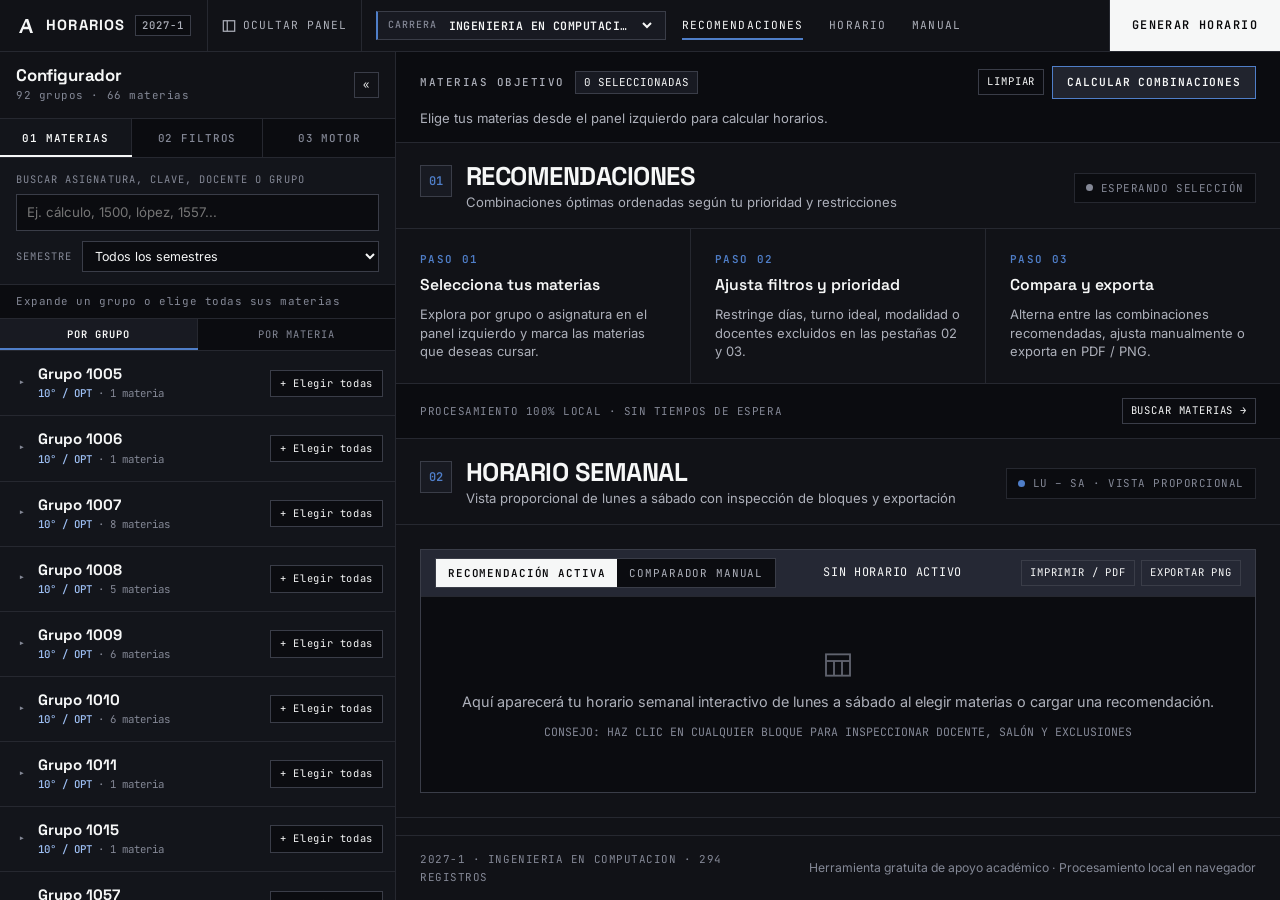
==== commit 6540e187: "version 1.2" ====
--- a/index.html
+++ b/index.html
@@ -70,12 +70,13 @@
             </select>
           </label>
 
-          <a href="#seccion-recomendaciones" class="nav-link">RECOMENDACIONES</a>
-          <a href="#seccion-grilla" class="nav-link">HORARIO</a>
+          <a href="#seccion-recomendaciones" class="nav-link" data-nav-target="recomendaciones">RECOMENDACIONES</a>
+          <a href="#seccion-grilla" class="nav-link" data-nav-target="grilla">HORARIO</a>
           <button
             id="btn-nav-manual"
             type="button"
             class="nav-link nav-link-btn"
+            data-nav-target="manual"
           >
             MANUAL
           </button>
@@ -83,9 +84,11 @@
 
         <div class="topbar-actions">
           <button id="btn-generar-top" type="button" class="cta-primary">
-            GENERAR HORARIO
+            <span class="cta-label">GENERAR HORARIO</span>
+            <span id="badge-cta-count" class="cta-count" hidden>0</span>
           </button>
         </div>
+        <div id="topbar-progress" class="topbar-progress" aria-hidden="true"></div>
       </header>
 
       <!-- Contenedor principal: Inspector colapsable | Estudio | Riel técnico -->
@@ -115,7 +118,7 @@
           </div>
 
           <!-- Navegación segmentada del panel lateral -->
-          <div class="inspector-tabs" role="tablist" aria-label="Secciones del panel lateral">
+          <div class="inspector-tabs" role="tablist" aria-label="Secciones del panel lateral" style="--tab-index: 0">
             <button
               id="tab-panel-materias"
               type="button"
@@ -205,7 +208,7 @@
               </button>
             </div>
 
-            <div class="catalog-mode-switch" role="group" aria-label="Modo de agrupación del catálogo">
+            <div class="catalog-mode-switch" role="group" aria-label="Modo de agrupación del catálogo" style="--tab-index: 0">
               <button
                 id="btn-agrupar-grupo"
                 type="button"
@@ -352,8 +355,8 @@
                   <span class="preset-hint">Equilibrio entre días libres y huecos cortos</span>
                 </button>
                 <button type="button" class="preset-card-btn" data-preset="masDiasLibres">
-                  <span class="preset-name">Más días libres</span>
-                  <span class="preset-hint">Compacta las clases en menos días</span>
+                  <span class="preset-name">Más días libres y concentrados</span>
+                  <span class="preset-hint">Compacta clases en menos días y evita días con solo 1 o 2 materias</span>
                 </button>
                 <button type="button" class="preset-card-btn" data-preset="menosHuecos">
                   <span class="preset-name">Menos huecos</span>
@@ -409,15 +412,20 @@
             <details class="advanced-details">
               <summary class="advanced-summary">Ajuste avanzado de pesos y turno</summary>
               <div class="advanced-body">
-                <div class="two-cols">
-                  <div class="field-group">
-                    <label for="pref-hora-ideal-inicio" class="field-label">INICIO IDEAL</label>
-                    <select id="pref-hora-ideal-inicio" class="select-control"></select>
+                <div class="advanced-group">
+                  <div class="two-cols">
+                    <div class="field-group">
+                      <label for="pref-hora-ideal-inicio" class="field-label">INICIO IDEAL</label>
+                      <select id="pref-hora-ideal-inicio" class="select-control"></select>
+                    </div>
+                    <div class="field-group">
+                      <label for="pref-hora-ideal-fin" class="field-label">FIN IDEAL</label>
+                      <select id="pref-hora-ideal-fin" class="select-control"></select>
+                    </div>
                   </div>
-                  <div class="field-group">
-                    <label for="pref-hora-ideal-fin" class="field-label">FIN IDEAL</label>
-                    <select id="pref-hora-ideal-fin" class="select-control"></select>
-                  </div>
+                  <p class="param-desc">
+                    Define tu turno preferido. Las horas de clase fuera de este horario se penalizan con "Fuera de turno".
+                  </p>
                 </div>
 
                 <div class="sliders-stack">
@@ -426,22 +434,40 @@
                       PESO DÍAS LIBRES <span id="val-peso-dias-libres" class="mono-val">20</span>
                     </label>
                     <input id="peso-dias-libres" type="range" min="0" max="50" step="1" value="20" />
+                    <p class="param-desc">
+                      Premia cada día completo de lunes a sábado sin ninguna clase (0 desactiva).
+                    </p>
                   </div>
                   <div class="slider-row">
                     <label for="peso-huecos" class="field-label">
                       PENALIZAR HUECOS <span id="val-peso-huecos" class="mono-val">10</span>
                     </label>
                     <input id="peso-huecos" type="range" min="0" max="50" step="1" value="10" />
+                    <p class="param-desc">
+                      Descuenta puntaje por cada hora muerta entre clases del mismo día (0 desactiva).
+                    </p>
                   </div>
                   <div class="slider-row">
                     <label for="peso-rango" class="field-label">
                       FUERA DE TURNO <span id="val-peso-rango" class="mono-val">10</span>
                     </label>
                     <input id="peso-rango" type="range" min="0" max="50" step="1" value="10" />
+                    <p class="param-desc">
+                      Penaliza cada hora de clase fuera de tu inicio y fin ideal (0 desactiva).
+                    </p>
                   </div>
-                </div>
-
-                <div class="field-group">
+                  <div class="slider-row">
+                    <label for="peso-concentracion" class="field-label">
+                      CONCENTRACIÓN DIARIA <span id="val-peso-concentracion" class="mono-val">8</span>
+                    </label>
+                    <input id="peso-concentracion" type="range" min="0" max="50" step="1" value="8" />
+                    <p class="param-desc">
+                      Premia días con 3+ materias y penaliza días sueltos con solo 1 o 2 clases (0 desactiva).
+                    </p>
+                  </div>
+                </div>
+
+                <div class="field-group advanced-group">
                   <label for="pref-max-combinaciones" class="field-label">
                     LÍMITE DE COMBINACIONES EVALUADAS
                   </label>
@@ -451,6 +477,9 @@
                     <option value="25000" selected>25,000 combinaciones</option>
                     <option value="50000">50,000 combinaciones</option>
                   </select>
+                  <p class="param-desc">
+                    Tope de horarios válidos a evaluar; aumentarlo amplía la búsqueda con muchas materias a costa de más tiempo.
+                  </p>
                 </div>
               </div>
             </details>
@@ -465,26 +494,28 @@
             class="selection-strip"
             aria-label="Materias seleccionadas"
           >
-            <div class="selection-meta">
-              <span class="mono-overline">MATERIAS OBJETIVO</span>
-              <span id="contador-seleccionadas" class="mono-counter-pill">
-                0 SELECCIONADAS
-              </span>
+            <div class="selection-head">
+              <div class="selection-meta">
+                <span class="mono-overline">MATERIAS OBJETIVO</span>
+                <span id="contador-seleccionadas" class="mono-counter-pill">
+                  0 SELECCIONADAS
+                </span>
+              </div>
+
+              <div class="selection-actions">
+                <button id="btn-limpiar-seleccion" type="button" class="btn-outline btn-xs">
+                  LIMPIAR
+                </button>
+                <button id="btn-generar-main" type="button" class="btn-accent-action">
+                  CALCULAR COMBINACIONES
+                </button>
+              </div>
             </div>
 
             <div id="lista-seleccionadas" class="chips-wrap selection-chips">
               <span class="empty-inline">
                 Elige tus materias desde el panel izquierdo para calcular horarios.
               </span>
-            </div>
-
-            <div class="selection-actions">
-              <button id="btn-limpiar-seleccion" type="button" class="btn-outline">
-                LIMPIAR
-              </button>
-              <button id="btn-generar-main" type="button" class="btn-solid">
-                GENERAR COMBINACIONES
-              </button>
             </div>
           </section>
 
@@ -494,13 +525,21 @@
             class="studio-section"
           >
             <div class="section-band">
-              <div class="section-band-left">
-                <span class="mono-overline">01 / COMBINACIONES ÓPTIMAS</span>
+              <div class="section-band-title-group">
+                <span class="section-index">01</span>
+                <div class="section-title-stack">
+                  <h1 class="section-display-title">RECOMENDACIONES</h1>
+                  <p class="section-subtitle">
+                    Combinaciones óptimas ordenadas según tu prioridad y restricciones
+                  </p>
+                </div>
+              </div>
+              <div class="section-band-telemetry">
+                <span id="status-dot-recs" class="status-dot" aria-hidden="true"></span>
                 <span id="telemetry-recomendaciones" class="mono-meta">
                   ESPERANDO SELECCIÓN
                 </span>
               </div>
-              <h1 class="section-display-title">RECOMENDACIONES</h1>
             </div>
 
             <div id="panel-diagnostico" class="diagnostico-panel" hidden></div>
@@ -518,11 +557,19 @@
             class="studio-section"
           >
             <div class="section-band">
-              <div class="section-band-left">
-                <span class="mono-overline">02 / HORARIO SEMANAL</span>
+              <div class="section-band-title-group">
+                <span class="section-index">02</span>
+                <div class="section-title-stack">
+                  <h2 class="section-display-title">HORARIO SEMANAL</h2>
+                  <p class="section-subtitle">
+                    Vista proporcional de lunes a sábado con inspección de bloques y exportación
+                  </p>
+                </div>
+              </div>
+              <div class="section-band-telemetry">
+                <span class="status-dot is-live" aria-hidden="true"></span>
                 <span class="mono-meta">LU – SA · VISTA PROPORCIONAL</span>
               </div>
-              <h2 class="section-display-title">VISTA DE ESTUDIO</h2>
             </div>
 
             <div class="studio-window">
@@ -593,6 +640,14 @@
           </footer>
         </main>
       </div>
+
+      <div
+        id="toast-region"
+        class="toast-region"
+        role="status"
+        aria-live="polite"
+        aria-atomic="true"
+      ></div>
     </div>
   </body>
 </html>
--- a/styles.css
+++ b/styles.css
@@ -5,24 +5,25 @@
 
 :root {
   /* Superficies y lienzos */
-  --bg-base: #121317;
-  --bg-deep: #0b0c0f;
-  --bg-sidebar: #101115;
-  --bg-surface: #17181d;
-  --bg-elevated: #242426;
-  --bg-studio-bar: #2d2d2e;
-  --bg-hover: #1e1f21;
+  --bg-canvas: #0d0e12;
+  --bg-base: #111217;
+  --bg-deep: #0b0c10;
+  --bg-sidebar: #13151b;
+  --bg-surface: #181a22;
+  --bg-elevated: #21242e;
+  --bg-studio-bar: #252834;
+  --bg-hover: #1f222c;
 
   /* Líneas capilares y bordes */
-  --border-hairline: #26272b;
-  --border-strong: #3a3b40;
+  --border-hairline: #262830;
+  --border-strong: #3a3d48;
   --border-focus: #f6f7f7;
 
   /* Jerarquía de texto (L1 / L2 / L3) */
   --text-primary: #f6f7f7;
-  --text-secondary: #a2a3a9;
-  --text-muted: #7b7d85;
-  --text-dim: #555556;
+  --text-secondary: #adb0ba;
+  --text-muted: #848896;
+  --text-dim: #5c5f6b;
 
   /* Acentos de marca y telemetría */
   --accent-cta-bg: #f6f7f7;
@@ -55,10 +56,14 @@
   --radius-sm: 0px;
   --radius-md: 2px;
   --ease: cubic-bezier(0.2, 0, 0, 1);
+  --ease-out-expo: cubic-bezier(0.22, 1, 0.36, 1);
+  --ease-spring: cubic-bezier(0.34, 1.4, 0.64, 1);
   --dur-micro: 120ms;
-  --dur-normal: 180ms;
+  --dur-fast: 140ms;
+  --dur-normal: 220ms;
+  --dur-slow: 320ms;
   --topbar-height: 52px;
-  --inspector-width: 390px;
+  --inspector-width: 396px;
 }
 
 *,
@@ -122,6 +127,59 @@
   align-items: stretch;
   background-color: var(--bg-base);
   border-bottom: 1px solid var(--border-hairline);
+  transition: background-color var(--dur-normal) var(--ease-out-expo),
+    box-shadow var(--dur-normal) var(--ease-out-expo),
+    border-color var(--dur-normal) var(--ease-out-expo);
+}
+
+.topbar.is-scrolled {
+  background-color: rgba(17, 18, 23, 0.9);
+  backdrop-filter: blur(10px);
+  -webkit-backdrop-filter: blur(10px);
+  border-bottom-color: var(--border-strong);
+  box-shadow: 0 8px 24px rgba(0, 0, 0, 0.35);
+}
+
+.topbar-progress {
+  position: absolute;
+  left: 0;
+  right: 0;
+  bottom: -1px;
+  height: 2px;
+  pointer-events: none;
+  opacity: 0;
+  overflow: hidden;
+  background-color: rgba(79, 126, 200, 0.15);
+  transition: opacity var(--dur-fast) var(--ease);
+}
+
+.topbar-progress::after {
+  content: "";
+  position: absolute;
+  top: 0;
+  left: 0;
+  height: 100%;
+  width: 38%;
+  background: linear-gradient(90deg, transparent, var(--accent-tech), #9ec0f5, transparent);
+  transform: translateX(-100%);
+}
+
+.topbar-progress.is-loading {
+  opacity: 1;
+}
+
+.topbar-progress.is-loading::after {
+  animation: topbarLoadingSweep 1.15s infinite var(--ease-out-expo);
+}
+
+.topbar-progress.is-pulsing {
+  opacity: 1;
+}
+
+.topbar-progress.is-pulsing::after {
+  width: 100%;
+  background: linear-gradient(90deg, var(--accent-tech), var(--accent-cta-bg), var(--accent-tech));
+  animation: topbarPulseFlash 460ms var(--ease-out-expo) forwards;
 }
 
 .topbar-left {
@@ -176,34 +234,43 @@
   display: none;
 }
 
-/* Selector prominente de carrera (estilo insignia invertida) */
+/* Selector prominente de carrera (insignia técnica oscura que no compite con el CTA principal) */
 .nav-badge-inverted {
   display: inline-flex;
   align-items: center;
   gap: 8px;
-  background-color: var(--accent-cta-bg);
-  color: var(--accent-cta-text);
+  background-color: var(--bg-surface);
+  color: var(--text-primary);
+  border: 1px solid var(--border-strong);
+  border-left: 2px solid var(--accent-tech);
   padding: 5px 10px;
   border-radius: var(--radius-sm);
   font-family: var(--font-mono);
   font-size: 0.7rem;
-  font-weight: 600;
+  font-weight: 500;
   letter-spacing: 0.06em;
   white-space: nowrap;
   min-width: 0;
   max-width: 380px;
+  transition: border-color var(--dur-fast) var(--ease), background-color var(--dur-fast) var(--ease);
+}
+
+.nav-badge-inverted:hover,
+.nav-badge-inverted:focus-within {
+  background-color: var(--bg-elevated);
+  border-color: var(--accent-tech);
 }
 
 .badge-prefix {
-  opacity: 0.65;
-  font-size: 0.64rem;
+  color: var(--text-muted);
+  font-size: 0.62rem;
   letter-spacing: 0.1em;
 }
 
 .career-badge select {
   background: transparent;
   border: 0;
-  color: var(--accent-cta-text);
+  color: var(--text-primary);
   font-family: var(--font-mono);
   font-size: 0.72rem;
   font-weight: 600;
@@ -215,24 +282,50 @@
   padding-right: 4px;
 }
 
+.career-badge select:focus {
+  outline: none;
+}
+
 .career-badge select option {
   background-color: var(--bg-base);
   color: var(--text-primary);
 }
 
 .nav-link {
-  padding: 6px 10px;
+  position: relative;
+  padding: 8px 10px;
   font-family: var(--font-mono);
   font-size: 0.7rem;
   letter-spacing: 0.1em;
   color: var(--text-secondary);
   white-space: nowrap;
-  transition: color var(--dur-micro) var(--ease), background-color var(--dur-micro) var(--ease);
+  transition: color var(--dur-fast) var(--ease), background-color var(--dur-fast) var(--ease);
+}
+
+.nav-link::after {
+  content: "";
+  position: absolute;
+  left: 10px;
+  right: 10px;
+  bottom: 2px;
+  height: 2px;
+  background-color: var(--accent-tech);
+  transform: scaleX(0);
+  transform-origin: left center;
+  transition: transform var(--dur-normal) var(--ease-out-expo);
 }
 
 .nav-link:hover {
   color: var(--text-primary);
   background-color: var(--bg-hover);
+}
+
+.nav-link.is-active {
+  color: var(--text-primary);
+}
+
+.nav-link.is-active::after {
+  transform: scaleX(1);
 }
 
 .nav-link-btn {
@@ -259,12 +352,16 @@
   letter-spacing: 0.09em;
   color: var(--text-secondary);
   white-space: nowrap;
-  transition: color var(--dur-micro) var(--ease), background-color var(--dur-micro) var(--ease);
+  transition: color var(--dur-fast) var(--ease), background-color var(--dur-fast) var(--ease), transform var(--dur-fast) var(--ease);
 }
 
 .topbar-tool-btn:hover {
   color: var(--text-primary);
   background-color: var(--bg-hover);
+}
+
+.topbar-tool-btn:active {
+  transform: scale(0.98);
 }
 
 .sidebar-toggle-btn[aria-expanded="false"] {
@@ -274,6 +371,9 @@
 }
 
 .cta-primary {
+  display: inline-flex;
+  align-items: center;
+  gap: 8px;
   background-color: var(--accent-cta-bg);
   color: var(--accent-cta-text);
   border: 0;
@@ -283,15 +383,41 @@
   font-weight: 600;
   letter-spacing: 0.12em;
   white-space: nowrap;
-  transition: background-color var(--dur-micro) var(--ease);
+  transition: background-color var(--dur-fast) var(--ease), transform var(--dur-fast) var(--ease), box-shadow var(--dur-normal) var(--ease);
 }
 
 .cta-primary:hover {
   background-color: #e2e4e6;
 }
 
+.cta-primary:active {
+  transform: scale(0.98);
+}
+
+.cta-primary.is-ready {
+  box-shadow: inset 0 -2px 0 var(--accent-tech);
+}
+
+.cta-count {
+  display: inline-flex;
+  align-items: center;
+  justify-content: center;
+  min-width: 20px;
+  height: 20px;
+  padding: 0 5px;
+  background-color: var(--bg-base);
+  color: var(--text-primary);
+  font-size: 0.66rem;
+  font-weight: 600;
+  letter-spacing: 0;
+}
+
+.cta-count.is-bumped {
+  animation: counterBump 280ms var(--ease-spring);
+}
+
 /* =========================================================
-   Esqueleto principal de 2 zonas + colapsado en escritorio
+   Esqueleto principal de 2 zonas + colapsado fluido en escritorio
    ========================================================= */
 
 .app-shell {
@@ -299,14 +425,18 @@
   grid-template-columns: var(--inspector-width) minmax(0, 1fr);
   min-height: calc(100vh - var(--topbar-height));
   width: 100%;
+  transition: grid-template-columns var(--dur-slow) var(--ease-out-expo);
 }
 
 .app-shell.is-sidebar-collapsed {
-  grid-template-columns: 1fr;
+  grid-template-columns: 0px minmax(0, 1fr);
 }
 
 .app-shell.is-sidebar-collapsed .inspector-panel {
-  display: none;
+  opacity: 0;
+  pointer-events: none;
+  transform: translateX(-16px);
+  border-right-color: transparent;
 }
 
 /* =========================================================
@@ -319,9 +449,13 @@
   display: flex;
   flex-direction: column;
   min-width: 0;
+  overflow: hidden;
   height: calc(100vh - var(--topbar-height));
   position: sticky;
   top: var(--topbar-height);
+  transition: opacity var(--dur-normal) var(--ease-out-expo),
+    transform var(--dur-slow) var(--ease-out-expo),
+    border-color var(--dur-normal) var(--ease);
 }
 
 .inspector-header {
@@ -358,12 +492,26 @@
   color: var(--text-muted);
 }
 
-/* Pestañas del configurador */
+/* Pestañas del configurador con indicador deslizante */
 .inspector-tabs {
+  position: relative;
   display: grid;
   grid-template-columns: repeat(3, 1fr);
   background-color: var(--bg-deep);
   border-bottom: 1px solid var(--border-hairline);
+}
+
+.inspector-tabs::after {
+  content: "";
+  position: absolute;
+  left: 0;
+  bottom: 0;
+  width: calc(100% / 3);
+  height: 2px;
+  background-color: var(--text-primary);
+  transform: translateX(calc(var(--tab-index, 0) * 100%));
+  transition: transform var(--dur-normal) var(--ease-out-expo);
+  pointer-events: none;
 }
 
 .inspector-tab {
@@ -380,7 +528,7 @@
   font-weight: 500;
   letter-spacing: 0.08em;
   color: var(--text-muted);
-  transition: color var(--dur-micro) var(--ease), background-color var(--dur-micro) var(--ease);
+  transition: color var(--dur-fast) var(--ease), background-color var(--dur-fast) var(--ease);
 }
 
 .inspector-tab:last-child {
@@ -396,7 +544,6 @@
   color: var(--text-primary);
   background-color: var(--bg-sidebar);
   font-weight: 600;
-  box-shadow: inset 0 -2px 0 var(--text-primary);
 }
 
 .tab-badge {
@@ -410,6 +557,7 @@
   color: var(--text-primary);
   font-size: 0.62rem;
   font-weight: 600;
+  animation: badgePop 240ms var(--ease-spring);
 }
 
 .inspector-tabpanel {
@@ -417,6 +565,10 @@
   flex-direction: column;
   flex: 1;
   min-height: 0;
+}
+
+.inspector-tabpanel.is-entering {
+  animation: panelFadeSlide var(--dur-normal) var(--ease-out-expo);
 }
 
 .inspector-scroll {
@@ -678,11 +830,24 @@
 }
 
 .advanced-body {
-  padding: 4px 14px 14px;
+  padding: 12px 14px 14px;
   border-top: 1px solid var(--border-hairline);
   display: flex;
   flex-direction: column;
   gap: 12px;
+}
+
+.advanced-group {
+  display: flex;
+  flex-direction: column;
+  gap: 6px;
+}
+
+.advanced-body > .advanced-group + .advanced-group,
+.advanced-body > .sliders-stack,
+.advanced-body > .sliders-stack + .advanced-group {
+  padding-top: 10px;
+  border-top: 1px solid var(--border-hairline);
 }
 
 /* Días y pills */
@@ -765,7 +930,18 @@
 .sliders-stack {
   display: flex;
   flex-direction: column;
-  gap: 8px;
+  gap: 10px;
+}
+
+.slider-row {
+  display: flex;
+  flex-direction: column;
+  gap: 4px;
+}
+
+.slider-row + .slider-row {
+  padding-top: 10px;
+  border-top: 1px solid var(--border-hairline);
 }
 
 .slider-row input[type="range"] {
@@ -774,6 +950,13 @@
   cursor: pointer;
 }
 
+.param-desc {
+  margin: 0;
+  font-size: 0.72rem;
+  line-height: 1.4;
+  color: var(--text-muted);
+}
+
 .overlap-card {
   border-color: var(--border-strong);
 }
@@ -784,6 +967,7 @@
   display: flex;
   flex-direction: column;
   gap: 10px;
+  animation: panelFadeSlide var(--dur-normal) var(--ease-out-expo);
 }
 
 .helper-note {
@@ -808,13 +992,31 @@
 .chip {
   display: inline-flex;
   align-items: center;
-  gap: 6px;
+  gap: 7px;
   background-color: var(--bg-surface);
   border: 1px solid var(--border-strong);
-  padding: 4px 8px;
+  padding: 5px 9px;
   font-family: var(--font-mono);
   font-size: 0.7rem;
   color: var(--text-primary);
+  transition: border-color var(--dur-fast) var(--ease), background-color var(--dur-fast) var(--ease);
+}
+
+.chip:hover {
+  border-color: var(--text-secondary);
+  background-color: var(--bg-elevated);
+}
+
+.chip.is-new {
+  animation: chipPopIn 260ms var(--ease-spring);
+}
+
+.chip-color-dot {
+  width: 7px;
+  height: 7px;
+  border-radius: 1px;
+  background-color: var(--chip-color, var(--accent-tech));
+  flex-shrink: 0;
 }
 
 .chip-remove {
@@ -822,12 +1024,14 @@
   border: 0;
   padding: 0 2px;
   color: var(--text-muted);
-  font-size: 0.9rem;
+  font-size: 0.92rem;
   line-height: 1;
+  transition: color var(--dur-fast) var(--ease), transform var(--dur-fast) var(--ease);
 }
 
 .chip-remove:hover {
   color: var(--semantic-error);
+  transform: scale(1.15);
 }
 
 /* Botones base */
@@ -841,12 +1045,19 @@
   letter-spacing: 0.08em;
   color: var(--text-primary);
   white-space: nowrap;
-  transition: background-color var(--dur-micro) var(--ease), border-color var(--dur-micro) var(--ease);
+  transition: background-color var(--dur-fast) var(--ease),
+    border-color var(--dur-fast) var(--ease),
+    color var(--dur-fast) var(--ease),
+    transform var(--dur-fast) var(--ease);
 }
 
 .btn-outline:hover {
   background-color: var(--bg-hover);
   border-color: var(--text-primary);
+}
+
+.btn-outline:active {
+  transform: scale(0.98);
 }
 
 .btn-solid {
@@ -860,11 +1071,48 @@
   font-weight: 600;
   letter-spacing: 0.08em;
   white-space: nowrap;
-  transition: opacity var(--dur-micro) var(--ease);
+  transition: opacity var(--dur-fast) var(--ease), transform var(--dur-fast) var(--ease);
 }
 
 .btn-solid:hover {
-  opacity: 0.88;
+  opacity: 0.9;
+}
+
+.btn-solid:active {
+  transform: scale(0.98);
+}
+
+.btn-accent-action {
+  background-color: var(--bg-elevated);
+  color: var(--text-primary);
+  border: 1px solid var(--accent-tech);
+  border-radius: var(--radius-sm);
+  padding: 7px 14px;
+  font-family: var(--font-mono);
+  font-size: 0.7rem;
+  font-weight: 600;
+  letter-spacing: 0.08em;
+  white-space: nowrap;
+  transition: background-color var(--dur-fast) var(--ease),
+    border-color var(--dur-fast) var(--ease),
+    color var(--dur-fast) var(--ease),
+    transform var(--dur-fast) var(--ease);
+}
+
+.btn-accent-action:hover,
+.btn-accent-action.is-ready {
+  background-color: var(--accent-tech);
+  border-color: var(--accent-tech);
+  color: #ffffff;
+}
+
+.btn-accent-action.is-ready:hover {
+  background-color: #5f8dd8;
+  border-color: #5f8dd8;
+}
+
+.btn-accent-action:active {
+  transform: scale(0.98);
 }
 
 .btn-xs {
@@ -882,22 +1130,36 @@
 
 /* Catálogo de materias y grupos */
 .catalog-mode-switch {
+  position: relative;
   display: grid;
   grid-template-columns: 1fr 1fr;
   border-bottom: 1px solid var(--border-hairline);
   background-color: var(--bg-deep);
 }
 
+.catalog-mode-switch::after {
+  content: "";
+  position: absolute;
+  left: 0;
+  bottom: 0;
+  width: 50%;
+  height: 2px;
+  background-color: var(--accent-tech);
+  transform: translateX(calc(var(--tab-index, 0) * 100%));
+  transition: transform var(--dur-normal) var(--ease-out-expo);
+  pointer-events: none;
+}
+
 .catalog-mode-btn {
   background: transparent;
   border: 0;
   border-right: 1px solid var(--border-hairline);
-  padding: 7px 10px;
+  padding: 8px 10px;
   font-family: var(--font-mono);
   font-size: 0.65rem;
   letter-spacing: 0.1em;
   color: var(--text-muted);
-  transition: color var(--dur-micro) var(--ease), background-color var(--dur-micro) var(--ease);
+  transition: color var(--dur-fast) var(--ease), background-color var(--dur-fast) var(--ease);
 }
 
 .catalog-mode-btn:last-child {
@@ -913,7 +1175,6 @@
   background-color: var(--bg-surface);
   color: var(--text-primary);
   font-weight: 600;
-  box-shadow: inset 0 -2px 0 var(--accent-tech);
 }
 
 .catalogo-materias {
@@ -922,6 +1183,41 @@
   min-height: 0;
 }
 
+/* Skeleton de carga para catálogo */
+.catalog-skeleton {
+  display: flex;
+  flex-direction: column;
+}
+
+.skeleton-row {
+  padding: 13px 16px;
+  border-bottom: 1px solid var(--border-hairline);
+  display: flex;
+  flex-direction: column;
+  gap: 8px;
+}
+
+.skeleton-line {
+  height: 10px;
+  background: linear-gradient(
+    90deg,
+    var(--bg-surface) 25%,
+    var(--bg-elevated) 50%,
+    var(--bg-surface) 75%
+  );
+  background-size: 200% 100%;
+  animation: skeletonShimmer 1.3s infinite linear;
+}
+
+.skeleton-line.is-title {
+  width: 62%;
+  height: 13px;
+}
+
+.skeleton-line.is-meta {
+  width: 42%;
+}
+
 /* Acordeón por grupo académico */
 .group-accordion-item {
   border-bottom: 1px solid var(--border-hairline);
@@ -942,12 +1238,12 @@
   gap: 8px;
   padding: 6px 12px 6px 0;
   background-color: var(--bg-sidebar);
-  transition: background-color var(--dur-micro) var(--ease);
+  transition: background-color var(--dur-fast) var(--ease);
 }
 
 .group-accordion-item.has-selected > .group-accordion-head,
 .group-accordion-item.is-all-selected > .group-accordion-head {
-  background-color: #161820;
+  background-color: #161924;
 }
 
 .group-expand-btn {
@@ -960,6 +1256,7 @@
   align-items: center;
   gap: 10px;
   text-align: left;
+  transition: background-color var(--dur-fast) var(--ease);
 }
 
 .group-expand-btn:hover {
@@ -967,11 +1264,20 @@
 }
 
 .group-expand-arrow {
+  display: inline-flex;
+  align-items: center;
+  justify-content: center;
   font-family: var(--font-mono);
   font-size: 0.78rem;
   color: var(--text-muted);
-  width: 12px;
+  width: 14px;
   flex-shrink: 0;
+  transition: transform var(--dur-fast) var(--ease-out-expo), color var(--dur-fast) var(--ease);
+}
+
+.group-expand-btn[aria-expanded="true"] .group-expand-arrow {
+  transform: rotate(90deg);
+  color: var(--text-primary);
 }
 
 .group-head-text {
@@ -1005,12 +1311,16 @@
   letter-spacing: 0.06em;
   color: var(--text-primary);
   white-space: nowrap;
-  transition: all var(--dur-micro) var(--ease);
+  transition: all var(--dur-fast) var(--ease);
 }
 
 .group-select-all-btn:hover {
   border-color: var(--text-primary);
   background-color: var(--bg-hover);
+}
+
+.group-select-all-btn:active {
+  transform: scale(0.97);
 }
 
 .group-select-all-btn.is-all-selected {
@@ -1025,9 +1335,15 @@
   border-top: 1px solid var(--border-hairline);
 }
 
+.group-subjects-list.is-animating,
+.subject-groups-list.is-animating {
+  animation: accordionReveal var(--dur-normal) var(--ease-out-expo);
+}
+
 .group-subject-card {
   border-bottom: 1px solid var(--border-hairline);
   padding-bottom: 8px;
+  transition: background-color var(--dur-fast) var(--ease);
 }
 
 .group-subject-card:last-child {
@@ -1035,13 +1351,14 @@
 }
 
 .group-subject-card.is-selected {
-  background-color: #171a22;
+  background-color: #171b27;
 }
 
 .group-subject-card.is-selected .subject-check {
   background-color: var(--accent-cta-bg);
   border-color: var(--accent-cta-bg);
   color: var(--accent-cta-text);
+  transform: scale(1.06);
 }
 
 .group-subject-btn {
@@ -1049,9 +1366,31 @@
   padding: 10px 14px 6px 26px;
 }
 
+.group-meta-pills {
+  display: flex;
+  flex-wrap: wrap;
+  gap: 5px;
+  margin-top: 2px;
+}
+
+.group-meta-pill {
+  padding: 1px 6px;
+  background-color: var(--bg-surface);
+  border: 1px solid var(--border-hairline);
+  font-family: var(--font-mono);
+  font-size: 0.62rem;
+  color: var(--text-secondary);
+}
+
+.group-meta-pill.is-empty {
+  border-color: rgba(214, 101, 101, 0.4);
+  color: #e69898;
+}
+
 .group-subject-prof {
-  font-size: 0.76rem;
+  font-size: 0.77rem;
   color: var(--text-secondary);
+  margin-top: 2px;
 }
 
 .group-subject-hours {
@@ -1064,16 +1403,23 @@
   display: flex;
   flex-wrap: wrap;
   gap: 6px;
-  padding: 2px 14px 2px 52px;
+  padding: 4px 14px 2px 52px;
+  opacity: 0.74;
+  transition: opacity var(--dur-fast) var(--ease);
+}
+
+.group-subject-card:hover .group-subject-actions,
+.group-subject-card:focus-within .group-subject-actions {
+  opacity: 1;
 }
 
 .subject-item {
   border-bottom: 1px solid var(--border-hairline);
-  transition: background-color var(--dur-micro) var(--ease);
+  transition: background-color var(--dur-fast) var(--ease);
 }
 
 .subject-item.is-selected {
-  background-color: #191c24;
+  background-color: #181c28;
   box-shadow: inset 3px 0 0 var(--accent-cta-bg);
 }
 
@@ -1093,6 +1439,7 @@
   align-items: flex-start;
   gap: 10px;
   min-width: 0;
+  transition: background-color var(--dur-fast) var(--ease);
 }
 
 .subject-select-btn:hover {
@@ -1113,12 +1460,16 @@
   font-size: 0.68rem;
   font-weight: 700;
   color: transparent;
+  transition: transform var(--dur-fast) var(--ease-spring),
+    background-color var(--dur-fast) var(--ease),
+    border-color var(--dur-fast) var(--ease);
 }
 
 .subject-item.is-selected .subject-check {
   background-color: var(--accent-cta-bg);
   border-color: var(--accent-cta-bg);
   color: var(--accent-cta-text);
+  transform: scale(1.06);
 }
 
 .subject-content {
@@ -1138,8 +1489,9 @@
 
 .subject-meta-line {
   display: flex;
-  align-items: center;
-  gap: 8px;
+  flex-wrap: wrap;
+  align-items: center;
+  gap: 6px;
   font-family: var(--font-mono);
   font-size: 0.67rem;
   color: var(--text-muted);
@@ -1154,6 +1506,7 @@
   font-size: 0.68rem;
   color: var(--text-muted);
   white-space: nowrap;
+  transition: background-color var(--dur-fast) var(--ease), color var(--dur-fast) var(--ease);
 }
 
 .subject-expand-btn:hover {
@@ -1176,7 +1529,12 @@
   padding: 9px 10px;
   display: flex;
   flex-direction: column;
-  gap: 4px;
+  gap: 5px;
+  transition: border-color var(--dur-fast) var(--ease);
+}
+
+.group-mini-card:hover {
+  border-color: var(--border-strong);
 }
 
 .group-mini-head {
@@ -1198,7 +1556,14 @@
   display: flex;
   flex-wrap: wrap;
   gap: 6px;
-  margin-top: 4px;
+  margin-top: 2px;
+  opacity: 0.78;
+  transition: opacity var(--dur-fast) var(--ease);
+}
+
+.group-mini-card:hover .group-mini-actions,
+.group-mini-card:focus-within .group-mini-actions {
+  opacity: 1;
 }
 
 /* =========================================================
@@ -1209,17 +1574,24 @@
   min-width: 0;
   display: flex;
   flex-direction: column;
+  background-color: var(--bg-base);
 }
 
 .selection-strip {
+  display: flex;
+  flex-direction: column;
+  gap: 10px;
+  padding: 14px 24px;
+  border-bottom: 1px solid var(--border-hairline);
+  background-color: var(--bg-deep);
+}
+
+.selection-head {
   display: flex;
   flex-wrap: wrap;
   align-items: center;
   justify-content: space-between;
   gap: 12px;
-  padding: 12px 24px;
-  border-bottom: 1px solid var(--border-hairline);
-  background-color: var(--bg-deep);
 }
 
 .selection-meta {
@@ -1231,15 +1603,21 @@
 .mono-counter-pill {
   font-family: var(--font-mono);
   font-size: 0.68rem;
-  padding: 2px 7px;
+  padding: 2px 8px;
   border: 1px solid var(--border-strong);
-  color: var(--text-primary);
+  background-color: var(--bg-surface);
+  color: var(--text-primary);
+}
+
+.mono-counter-pill.is-bumped {
+  animation: counterBump 280ms var(--ease-spring);
+  border-color: var(--accent-tech);
 }
 
 .selection-chips {
   flex: 1;
   margin-top: 0;
-  min-width: 220px;
+  min-width: 0;
 }
 
 .empty-inline {
@@ -1259,7 +1637,7 @@
 
 .section-band {
   display: flex;
-  align-items: flex-end;
+  align-items: center;
   justify-content: space-between;
   flex-wrap: wrap;
   gap: 16px;
@@ -1267,21 +1645,82 @@
   border-bottom: 1px solid var(--border-hairline);
 }
 
-.section-band-left {
+.section-band-title-group {
+  display: flex;
+  align-items: flex-start;
+  gap: 14px;
+  min-width: 0;
+}
+
+.section-index {
+  display: inline-flex;
+  align-items: center;
+  justify-content: center;
+  min-width: 32px;
+  height: 32px;
+  border: 1px solid var(--border-strong);
+  background-color: var(--bg-surface);
+  font-family: var(--font-mono);
+  font-size: 0.75rem;
+  font-weight: 600;
+  color: var(--accent-tech);
+  flex-shrink: 0;
+  margin-top: 2px;
+}
+
+.section-title-stack {
   display: flex;
   flex-direction: column;
   gap: 4px;
+  min-width: 0;
 }
 
 .section-display-title {
   margin: 0;
   font-family: var(--font-heading);
-  font-size: clamp(1.35rem, 2.2vw, 1.95rem);
+  font-size: clamp(1.3rem, 2vw, 1.75rem);
   font-weight: 700;
   letter-spacing: -0.02em;
   line-height: 1.05;
   color: var(--text-primary);
   text-transform: uppercase;
+}
+
+.section-subtitle {
+  margin: 0;
+  font-size: 0.82rem;
+  color: var(--text-secondary);
+  line-height: 1.35;
+}
+
+.section-band-telemetry {
+  display: inline-flex;
+  align-items: center;
+  gap: 8px;
+  padding: 6px 11px;
+  background-color: var(--bg-deep);
+  border: 1px solid var(--border-hairline);
+}
+
+.status-dot {
+  width: 7px;
+  height: 7px;
+  border-radius: 50%;
+  background-color: var(--text-muted);
+  flex-shrink: 0;
+}
+
+.status-dot.is-live {
+  background-color: var(--accent-tech);
+}
+
+.status-dot.is-ready {
+  background-color: var(--semantic-success);
+  box-shadow: 0 0 0 3px rgba(95, 168, 126, 0.18);
+}
+
+.status-dot.is-warn {
+  background-color: var(--semantic-warning);
 }
 
 /* Grilla capilar 3 columnas de recomendaciones */
@@ -1302,16 +1741,35 @@
   flex-direction: column;
   gap: 12px;
   min-width: 0;
-  transition: background-color var(--dur-normal) var(--ease);
+  transition: background-color var(--dur-normal) var(--ease),
+    transform var(--dur-normal) var(--ease-out-expo),
+    box-shadow var(--dur-normal) var(--ease-out-expo);
+}
+
+.rec-grid.is-entering .rec-card {
+  animation: cardEnter 320ms var(--ease-out-expo) both;
+  animation-delay: calc(min(var(--stagger-i, 0), 8) * 38ms);
 }
 
 .rec-card:hover {
   background-color: var(--bg-hover);
+  transform: translateY(-2px);
+  z-index: 2;
+  box-shadow: 0 10px 24px rgba(0, 0, 0, 0.34), inset 0 1px 0 var(--border-strong);
+}
+
+.rec-card:active {
+  transform: translateY(0);
 }
 
 .rec-card.is-active {
   background-color: var(--bg-surface);
   box-shadow: inset 0 2px 0 var(--accent-cta-bg), inset 0 0 0 1px var(--border-strong);
+  z-index: 1;
+}
+
+.rec-card.is-best:not(.is-active) {
+  box-shadow: inset 0 2px 0 var(--accent-tech);
 }
 
 .rec-card-top {
@@ -1324,14 +1782,15 @@
 .rec-score-wrap {
   display: flex;
   align-items: baseline;
-  gap: 8px;
+  gap: 7px;
 }
 
 .rec-score {
   font-family: var(--font-heading);
-  font-size: 1.55rem;
+  font-size: 1.6rem;
   font-weight: 700;
   letter-spacing: -0.02em;
+  font-variant-numeric: tabular-nums;
   color: var(--text-primary);
 }
 
@@ -1342,6 +1801,33 @@
   color: var(--text-muted);
 }
 
+.rec-index-wrap {
+  display: inline-flex;
+  align-items: center;
+  gap: 6px;
+}
+
+.rec-best-badge {
+  padding: 2px 6px;
+  background-color: rgba(79, 126, 200, 0.16);
+  border: 1px solid var(--accent-tech);
+  font-family: var(--font-mono);
+  font-size: 0.6rem;
+  font-weight: 600;
+  letter-spacing: 0.08em;
+  color: #b4cdf6;
+}
+
+.rec-active-pill {
+  padding: 2px 6px;
+  background-color: var(--accent-cta-bg);
+  color: var(--accent-cta-text);
+  font-family: var(--font-mono);
+  font-size: 0.6rem;
+  font-weight: 600;
+  letter-spacing: 0.08em;
+}
+
 .rec-index {
   font-family: var(--font-mono);
   font-size: 0.72rem;
@@ -1350,7 +1836,7 @@
 
 .rec-kpi-grid {
   display: grid;
-  grid-template-columns: repeat(3, 1fr);
+  grid-template-columns: repeat(2, 1fr);
   gap: 1px;
   background-color: var(--border-hairline);
   border: 1px solid var(--border-hairline);
@@ -1358,7 +1844,7 @@
 
 .rec-kpi-cell {
   background-color: var(--bg-deep);
-  padding: 6px 8px;
+  padding: 7px 9px;
   display: flex;
   flex-direction: column;
   gap: 1px;
@@ -1366,9 +1852,18 @@
 
 .rec-kpi-val {
   font-family: var(--font-heading);
-  font-size: 0.92rem;
+  font-size: 0.94rem;
   font-weight: 600;
-  color: var(--text-primary);
+  font-variant-numeric: tabular-nums;
+  color: var(--text-primary);
+}
+
+.rec-kpi-val.is-good {
+  color: var(--semantic-success);
+}
+
+.rec-kpi-val.is-warn {
+  color: var(--semantic-warning);
 }
 
 .rec-kpi-lbl {
@@ -1415,10 +1910,26 @@
 
 .rec-subjects-list li {
   display: flex;
+  align-items: center;
   justify-content: space-between;
   gap: 8px;
   border-top: 1px solid var(--border-hairline);
   padding-top: 5px;
+}
+
+.rec-subj-main {
+  display: inline-flex;
+  align-items: center;
+  gap: 7px;
+  min-width: 0;
+}
+
+.rec-subj-dot {
+  width: 6px;
+  height: 6px;
+  border-radius: 1px;
+  background-color: var(--subj-color, var(--accent-tech));
+  flex-shrink: 0;
 }
 
 .rec-subj-name {
@@ -1442,6 +1953,63 @@
   font-size: 0.88rem;
 }
 
+/* Estado vacío guiado de 3 pasos */
+.empty-onboarding {
+  grid-column: 1 / -1;
+  background-color: var(--bg-base);
+  display: flex;
+  flex-direction: column;
+}
+
+.onboarding-steps {
+  display: grid;
+  grid-template-columns: repeat(3, minmax(0, 1fr));
+  gap: 1px;
+  background-color: var(--border-hairline);
+}
+
+.onboarding-step {
+  background-color: var(--bg-base);
+  padding: 22px 24px;
+  display: flex;
+  flex-direction: column;
+  gap: 7px;
+}
+
+.onboarding-step-num {
+  font-family: var(--font-mono);
+  font-size: 0.68rem;
+  font-weight: 600;
+  letter-spacing: 0.12em;
+  color: var(--accent-tech);
+}
+
+.onboarding-step-title {
+  margin: 0;
+  font-family: var(--font-heading);
+  font-size: 0.98rem;
+  font-weight: 600;
+  color: var(--text-primary);
+}
+
+.onboarding-step-desc {
+  margin: 0;
+  font-size: 0.81rem;
+  line-height: 1.45;
+  color: var(--text-secondary);
+}
+
+.onboarding-cta-row {
+  padding: 14px 24px;
+  border-top: 1px solid var(--border-hairline);
+  background-color: var(--bg-deep);
+  display: flex;
+  align-items: center;
+  justify-content: space-between;
+  flex-wrap: wrap;
+  gap: 12px;
+}
+
 .recs-footer {
   padding: 14px 24px;
   border-top: 1px solid var(--border-hairline);
@@ -1459,6 +2027,7 @@
   display: flex;
   flex-direction: column;
   gap: 10px;
+  animation: panelFadeSlide var(--dur-normal) var(--ease-out-expo);
 }
 
 .diag-title {
@@ -1571,6 +2140,7 @@
   display: flex;
   flex-direction: column;
   gap: 4px;
+  animation: panelFadeSlide var(--dur-normal) var(--ease-out-expo);
 }
 
 .panel-manual {
@@ -1580,6 +2150,7 @@
   display: grid;
   grid-template-columns: repeat(auto-fill, minmax(230px, 1fr));
   gap: 12px;
+  animation: panelFadeSlide var(--dur-normal) var(--ease-out-expo);
 }
 
 .manual-field {
@@ -1621,6 +2192,24 @@
   text-align: center;
   background-color: var(--bg-surface);
   color: var(--text-primary);
+  display: inline-flex;
+  align-items: center;
+  justify-content: center;
+  gap: 6px;
+}
+
+.grilla-day-header.is-free-day {
+  color: var(--text-secondary);
+}
+
+.day-free-pill {
+  padding: 1px 5px;
+  border: 1px solid rgba(95, 168, 126, 0.45);
+  background-color: rgba(95, 168, 126, 0.1);
+  color: var(--semantic-success);
+  font-size: 0.58rem;
+  font-weight: 600;
+  letter-spacing: 0.08em;
 }
 
 .grilla-day-header:last-child {
@@ -1665,7 +2254,9 @@
 .class-block {
   position: absolute;
   background-color: #1a1c23;
+  background-color: color-mix(in srgb, var(--block-accent, var(--track-0)) 13%, #171a23);
   border: 1px solid var(--border-strong);
+  border-color: color-mix(in srgb, var(--block-accent, var(--track-0)) 35%, #3a3d48);
   border-left: 3px solid var(--block-accent, var(--track-0));
   padding: 5px 6px;
   text-align: left;
@@ -1673,14 +2264,37 @@
   display: flex;
   flex-direction: column;
   gap: 2px;
-  transition: background-color var(--dur-micro) var(--ease), border-color var(--dur-micro) var(--ease);
+  transition: background-color var(--dur-fast) var(--ease),
+    border-color var(--dur-fast) var(--ease),
+    transform var(--dur-fast) var(--ease-out-expo),
+    box-shadow var(--dur-fast) var(--ease-out-expo),
+    opacity var(--dur-fast) var(--ease);
+}
+
+.grilla-semanal.is-animating-blocks .class-block {
+  animation: blockEnter 260ms var(--ease-out-expo) both;
+  animation-delay: calc(min(var(--block-i, 0), 12) * 24ms);
 }
 
 .class-block:hover,
 .class-block.is-selected {
   background-color: #232630;
+  background-color: color-mix(in srgb, var(--block-accent, var(--track-0)) 22%, #1d202b);
   border-color: var(--text-primary);
+  transform: translateY(-1px) scale(1.01);
+  box-shadow: 0 8px 18px rgba(0, 0, 0, 0.42);
   z-index: 4;
+}
+
+.grilla-semanal.has-subject-hover .class-block:not(.is-same-subject) {
+  opacity: 0.42;
+}
+
+.grilla-semanal.has-subject-hover .class-block.is-same-subject {
+  background-color: color-mix(in srgb, var(--block-accent, var(--track-0)) 24%, #1e222e);
+  border-color: var(--text-primary);
+  box-shadow: 0 8px 20px rgba(0, 0, 0, 0.48);
+  z-index: 5;
 }
 
 .class-block.is-overlap {
@@ -1720,16 +2334,33 @@
 
 .grilla-empty-state {
   grid-column: 1 / -1;
-  padding: 48px 24px;
+  padding: 52px 24px;
+  display: flex;
+  flex-direction: column;
+  align-items: center;
+  justify-content: center;
+  gap: 10px;
   text-align: center;
   color: var(--text-secondary);
   font-size: 0.9rem;
+}
+
+.grilla-empty-icon {
+  color: var(--text-muted);
+  opacity: 0.7;
+}
+
+.grilla-empty-hint {
+  font-family: var(--font-mono);
+  font-size: 0.72rem;
+  color: var(--text-muted);
 }
 
 /* Inspector de bloque seleccionado */
 .inspector-bloque {
   padding: 14px 16px;
   border-top: 1px solid var(--border-hairline);
+  border-left: 3px solid var(--inspector-accent, var(--accent-tech));
   background-color: var(--bg-surface);
   display: flex;
   flex-wrap: wrap;
@@ -1738,17 +2369,36 @@
   gap: 12px;
 }
 
+.inspector-bloque.is-entering {
+  animation: slideUpFade var(--dur-normal) var(--ease-out-expo);
+}
+
 .inspector-bloque-info {
   display: flex;
   flex-direction: column;
-  gap: 4px;
+  gap: 6px;
 }
 
 .inspector-bloque-title {
   font-family: var(--font-heading);
-  font-size: 0.95rem;
+  font-size: 0.96rem;
   font-weight: 600;
   color: var(--text-primary);
+}
+
+.inspector-meta-pills {
+  display: flex;
+  flex-wrap: wrap;
+  gap: 6px;
+}
+
+.inspector-meta-pill {
+  padding: 2px 7px;
+  background-color: var(--bg-deep);
+  border: 1px solid var(--border-hairline);
+  font-family: var(--font-mono);
+  font-size: 0.68rem;
+  color: var(--text-secondary);
 }
 
 .inspector-bloque-meta {
@@ -1823,10 +2473,25 @@
     max-height: 82vh;
     border-right: 0;
     border-bottom: 1px solid var(--border-hairline);
+    opacity: 1;
+    pointer-events: auto;
+    transform: none;
+  }
+
+  .app-shell.is-sidebar-collapsed .inspector-panel {
+    opacity: 1;
+    pointer-events: auto;
+    transform: none;
+    border-right-color: transparent;
   }
 
   .inspector-panel.is-open {
     display: flex;
+    animation: slideDownFade var(--dur-normal) var(--ease-out-expo);
+  }
+
+  .onboarding-steps {
+    grid-template-columns: 1fr;
   }
 
   .studio-window {
@@ -1942,6 +2607,213 @@
   }
 }
 
+/* =========================================================
+   Notificaciones Toast arquitectónicas
+   ========================================================= */
+
+.toast-region {
+  position: fixed;
+  right: 20px;
+  bottom: 20px;
+  z-index: 60;
+  display: flex;
+  flex-direction: column;
+  align-items: flex-end;
+  gap: 8px;
+  pointer-events: none;
+  max-width: min(360px, calc(100vw - 32px));
+}
+
+.toast-item {
+  pointer-events: auto;
+  display: flex;
+  align-items: center;
+  gap: 10px;
+  padding: 10px 14px;
+  background-color: var(--bg-elevated);
+  border: 1px solid var(--border-strong);
+  border-left: 3px solid var(--accent-tech);
+  color: var(--text-primary);
+  font-family: var(--font-mono);
+  font-size: 0.72rem;
+  letter-spacing: 0.03em;
+  box-shadow: 0 12px 28px rgba(0, 0, 0, 0.48);
+  animation: toastIn var(--dur-normal) var(--ease-out-expo);
+}
+
+.toast-item.is-success {
+  border-left-color: var(--semantic-success);
+}
+
+.toast-item.is-warning {
+  border-left-color: var(--semantic-warning);
+}
+
+.toast-item.is-leaving {
+  animation: toastOut 200ms var(--ease) forwards;
+}
+
+/* =========================================================
+   Keyframes del sistema reactivo
+   ========================================================= */
+
+@keyframes topbarLoadingSweep {
+  0% {
+    transform: translateX(-100%);
+  }
+  100% {
+    transform: translateX(300%);
+  }
+}
+
+@keyframes topbarPulseFlash {
+  0% {
+    opacity: 0.9;
+    transform: scaleX(0.2);
+    transform-origin: left center;
+  }
+  50% {
+    opacity: 1;
+    transform: scaleX(1);
+    transform-origin: left center;
+  }
+  100% {
+    opacity: 0;
+    transform: scaleX(1);
+  }
+}
+
+@keyframes panelFadeSlide {
+  from {
+    opacity: 0;
+    transform: translateY(6px);
+  }
+  to {
+    opacity: 1;
+    transform: translateY(0);
+  }
+}
+
+@keyframes slideUpFade {
+  from {
+    opacity: 0;
+    transform: translateY(8px);
+  }
+  to {
+    opacity: 1;
+    transform: translateY(0);
+  }
+}
+
+@keyframes slideDownFade {
+  from {
+    opacity: 0;
+    transform: translateY(-8px);
+  }
+  to {
+    opacity: 1;
+    transform: translateY(0);
+  }
+}
+
+@keyframes accordionReveal {
+  from {
+    opacity: 0;
+    transform: translateY(-4px);
+  }
+  to {
+    opacity: 1;
+    transform: translateY(0);
+  }
+}
+
+@keyframes chipPopIn {
+  0% {
+    opacity: 0;
+    transform: scale(0.88);
+  }
+  100% {
+    opacity: 1;
+    transform: scale(1);
+  }
+}
+
+@keyframes counterBump {
+  0% {
+    transform: scale(1);
+  }
+  45% {
+    transform: scale(1.12);
+  }
+  100% {
+    transform: scale(1);
+  }
+}
+
+@keyframes badgePop {
+  0% {
+    transform: scale(0.75);
+    opacity: 0;
+  }
+  100% {
+    transform: scale(1);
+    opacity: 1;
+  }
+}
+
+@keyframes cardEnter {
+  from {
+    opacity: 0;
+    transform: translateY(10px);
+  }
+  to {
+    opacity: 1;
+    transform: translateY(0);
+  }
+}
+
+@keyframes blockEnter {
+  from {
+    opacity: 0;
+    transform: scale(0.96);
+  }
+  to {
+    opacity: 1;
+    transform: scale(1);
+  }
+}
+
+@keyframes skeletonShimmer {
+  0% {
+    background-position: 200% 0;
+  }
+  100% {
+    background-position: -200% 0;
+  }
+}
+
+@keyframes toastIn {
+  from {
+    opacity: 0;
+    transform: translateY(10px);
+  }
+  to {
+    opacity: 1;
+    transform: translateY(0);
+  }
+}
+
+@keyframes toastOut {
+  from {
+    opacity: 1;
+    transform: translateY(0);
+  }
+  to {
+    opacity: 0;
+    transform: translateY(6px);
+  }
+}
+
 /* Accesibilidad: movimiento reducido */
 @media (prefers-reduced-motion: reduce) {
   html {
@@ -1953,6 +2825,7 @@
   *::after {
     transition-duration: 0.001ms !important;
     animation-duration: 0.001ms !important;
+    animation-delay: 0ms !important;
   }
 }
 
@@ -1980,6 +2853,7 @@
   .studio-tabs,
   .panel-manual,
   .inspector-bloque,
+  .toast-region,
   .site-footer {
     display: none !important;
   }
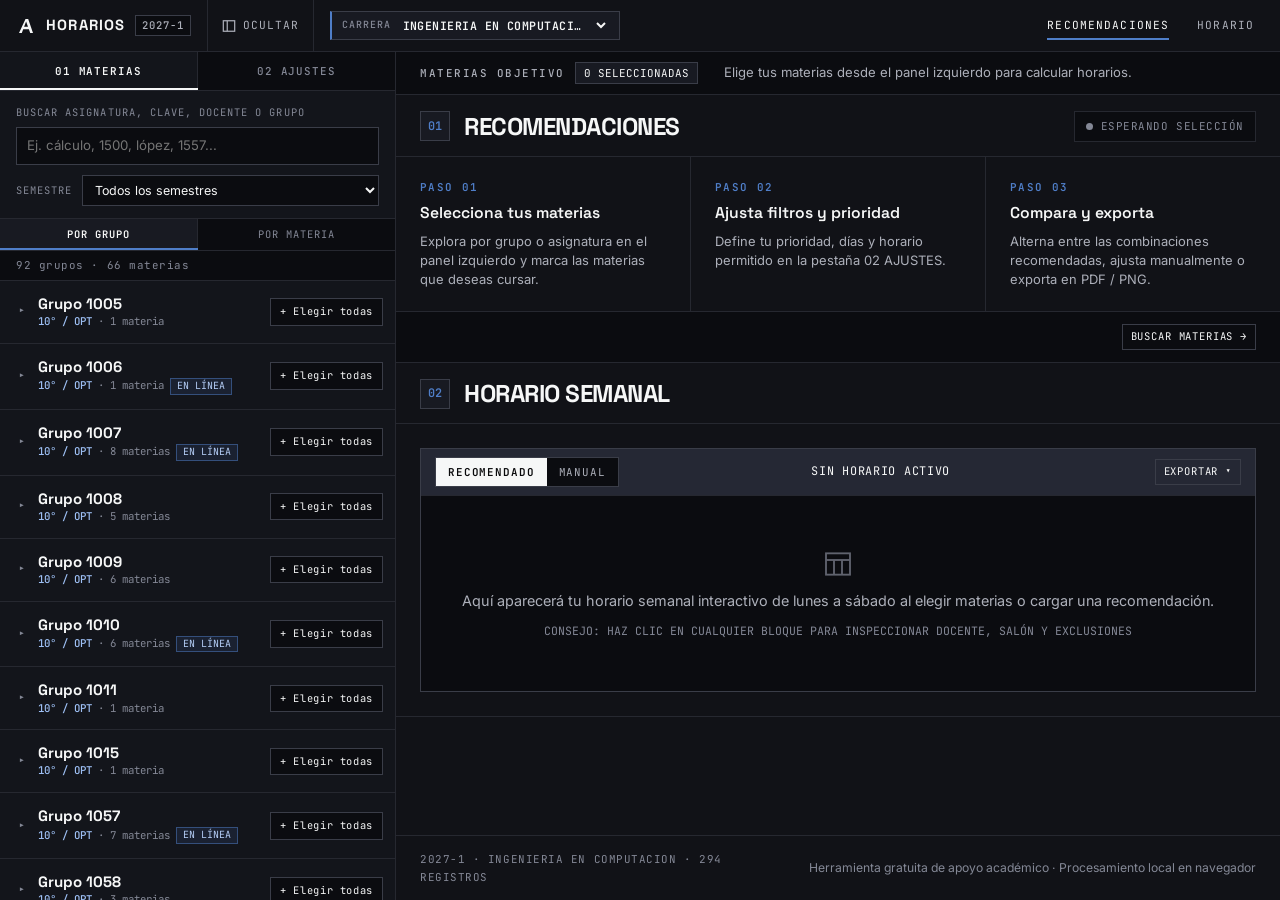
==== commit bea0f417: "Version 1.3" ====
--- a/index.html
+++ b/index.html
@@ -58,7 +58,7 @@
               <rect x="1.5" y="2" width="13" height="12" stroke="currentColor" stroke-width="1.4" />
               <line x1="6" y1="2" x2="6" y2="14" stroke="currentColor" stroke-width="1.4" />
             </svg>
-            <span id="label-toggle-sidebar">OCULTAR PANEL</span>
+            <span id="label-toggle-sidebar">OCULTAR</span>
           </button>
         </div>
 
@@ -72,51 +72,18 @@
 
           <a href="#seccion-recomendaciones" class="nav-link" data-nav-target="recomendaciones">RECOMENDACIONES</a>
           <a href="#seccion-grilla" class="nav-link" data-nav-target="grilla">HORARIO</a>
-          <button
-            id="btn-nav-manual"
-            type="button"
-            class="nav-link nav-link-btn"
-            data-nav-target="manual"
-          >
-            MANUAL
-          </button>
         </nav>
-
-        <div class="topbar-actions">
-          <button id="btn-generar-top" type="button" class="cta-primary">
-            <span class="cta-label">GENERAR HORARIO</span>
-            <span id="badge-cta-count" class="cta-count" hidden>0</span>
-          </button>
-        </div>
         <div id="topbar-progress" class="topbar-progress" aria-hidden="true"></div>
       </header>
 
-      <!-- Contenedor principal: Inspector colapsable | Estudio | Riel técnico -->
+      <!-- Contenedor principal: Panel lateral | Estudio -->
       <div id="app-shell" class="app-shell">
-        <!-- Columna izquierda colapsable organizada en 3 pestañas -->
+        <!-- Columna izquierda colapsable organizada en 2 pestañas -->
         <aside
           id="panel-inspector"
           class="inspector-panel"
-          aria-label="Configurador de materias, filtros y motor"
+          aria-label="Catálogo de materias y ajustes"
         >
-          <div class="inspector-header">
-            <div class="inspector-title-wrap">
-              <h2 class="inspector-title">Configurador</h2>
-              <span id="contador-catalogo" class="inspector-subtitle">
-                0 materias · 0 grupos
-              </span>
-            </div>
-            <button
-              id="btn-cerrar-inspector"
-              type="button"
-              class="btn-outline btn-xs"
-              title="Contraer barra lateral"
-              aria-label="Contraer barra lateral"
-            >
-              «
-            </button>
-          </div>
-
           <!-- Navegación segmentada del panel lateral -->
           <div class="inspector-tabs" role="tablist" aria-label="Secciones del panel lateral" style="--tab-index: 0">
             <button
@@ -131,28 +98,16 @@
               <span>01 MATERIAS</span>
             </button>
             <button
-              id="tab-panel-filtros"
+              id="tab-panel-ajustes"
               type="button"
               role="tab"
               aria-selected="false"
-              aria-controls="vista-panel-filtros"
-              data-panel-tab="filtros"
+              aria-controls="vista-panel-ajustes"
+              data-panel-tab="ajustes"
               class="inspector-tab"
             >
-              <span>02 FILTROS</span>
-              <span id="badge-filtros" class="tab-badge" hidden>0</span>
-            </button>
-            <button
-              id="tab-panel-motor"
-              type="button"
-              role="tab"
-              aria-selected="false"
-              aria-controls="vista-panel-motor"
-              data-panel-tab="motor"
-              class="inspector-tab"
-            >
-              <span>03 MOTOR</span>
-              <span id="badge-motor" class="tab-badge" hidden>!</span>
+              <span>02 AJUSTES</span>
+              <span id="badge-ajustes" class="tab-badge" hidden>0</span>
             </button>
           </div>
 
@@ -194,20 +149,6 @@
               </div>
             </div>
 
-            <div id="resumen-filtros-activos" class="catalog-summary-strip">
-              <span id="texto-resumen-catalogo" class="mono-meta">
-                Clic en un grupo para ver o elegir sus materias
-              </span>
-              <button
-                id="btn-ir-filtros"
-                type="button"
-                class="filter-jump-pill"
-                hidden
-              >
-                0 filtros activos →
-              </button>
-            </div>
-
             <div class="catalog-mode-switch" role="group" aria-label="Modo de agrupación del catálogo" style="--tab-index: 0">
               <button
                 id="btn-agrupar-grupo"
@@ -227,126 +168,18 @@
               </button>
             </div>
 
+            <div class="catalog-count-bar">
+              <span id="contador-catalogo" class="mono-meta">0 grupos · 0 materias</span>
+            </div>
+
             <div id="catalogo-materias" class="catalogo-materias"></div>
           </div>
 
-          <!-- Vista 02: Filtros en tarjetas diferenciadas -->
-          <div id="vista-panel-filtros" class="inspector-tabpanel inspector-scroll" role="tabpanel" hidden>
-            <section class="filter-card">
-              <div class="filter-card-head">
-                <h3 class="filter-card-title">Disponibilidad semanal</h3>
-                <p class="filter-card-desc">Restringe días permitidos y ventana horaria de clases.</p>
-              </div>
-
-              <div class="field-group">
-                <span class="field-label">DÍAS PERMITIDOS</span>
-                <div id="filtro-dias" class="days-grid" role="group" aria-label="Días de la semana">
-                  <button type="button" class="day-toggle is-active" data-dia="LU" aria-pressed="true">LU</button>
-                  <button type="button" class="day-toggle is-active" data-dia="MA" aria-pressed="true">MA</button>
-                  <button type="button" class="day-toggle is-active" data-dia="MI" aria-pressed="true">MI</button>
-                  <button type="button" class="day-toggle is-active" data-dia="JU" aria-pressed="true">JU</button>
-                  <button type="button" class="day-toggle is-active" data-dia="VI" aria-pressed="true">VI</button>
-                  <button type="button" class="day-toggle is-active" data-dia="SA" aria-pressed="true">SA</button>
-                </div>
-              </div>
-
-              <div class="two-cols">
-                <div class="field-group">
-                  <label for="filtro-hora-min" class="field-label">DESDE</label>
-                  <select id="filtro-hora-min" class="select-control"></select>
-                </div>
-                <div class="field-group">
-                  <label for="filtro-hora-max" class="field-label">HASTA</label>
-                  <select id="filtro-hora-max" class="select-control"></select>
-                </div>
-              </div>
-            </section>
-
-            <section class="filter-card">
-              <div class="filter-card-head">
-                <h3 class="filter-card-title">Modalidad y cupo</h3>
-                <p class="filter-card-desc">Filtra grupos presenciales, a distancia o por lugares.</p>
-              </div>
-
-              <div class="field-group">
-                <span class="field-label">MODALIDAD</span>
-                <div id="filtro-tipos-clase" class="pill-group"></div>
-              </div>
-
-              <div class="two-cols align-center">
-                <label class="checkbox-row">
-                  <input id="filtro-solo-cupo" type="checkbox" />
-                  <span>Solo con cupo &gt; 0</span>
-                </label>
-                <div class="field-group">
-                  <label for="filtro-cupo-min" class="field-label">CUPO MÍN.</label>
-                  <input
-                    id="filtro-cupo-min"
-                    type="number"
-                    min="0"
-                    class="input-control input-sm"
-                    placeholder="—"
-                  />
-                </div>
-              </div>
-            </section>
-
-            <section class="filter-card">
-              <div class="filter-card-head">
-                <h3 class="filter-card-title">Exclusiones</h3>
-                <p class="filter-card-desc">Descarta profesores o grupos específicos del cálculo.</p>
-              </div>
-
-              <div class="field-group">
-                <label for="input-excluir-profesor" class="field-label">EXCLUIR PROFESOR</label>
-                <div class="inline-action">
-                  <input
-                    id="input-excluir-profesor"
-                    type="text"
-                    list="datalist-profesores"
-                    class="input-control"
-                    placeholder="Nombre del docente..."
-                  />
-                  <button id="btn-excluir-profesor" type="button" class="btn-outline">
-                    EXCLUIR
-                  </button>
-                </div>
-                <datalist id="datalist-profesores"></datalist>
-                <div id="lista-profesores-excluidos" class="chips-wrap"></div>
-              </div>
-
-              <div class="field-group">
-                <label for="input-excluir-grupo" class="field-label">EXCLUIR GRUPO O CLAVE:GRUPO</label>
-                <div class="inline-action">
-                  <input
-                    id="input-excluir-grupo"
-                    type="text"
-                    list="datalist-grupos"
-                    class="input-control"
-                    placeholder="Ej. 1557 o 1500:1557"
-                  />
-                  <button id="btn-excluir-grupo" type="button" class="btn-outline">
-                    EXCLUIR
-                  </button>
-                </div>
-                <datalist id="datalist-grupos"></datalist>
-                <div id="lista-grupos-excluidos" class="chips-wrap"></div>
-              </div>
-            </section>
-
-            <div class="panel-bottom-action">
-              <button id="btn-limpiar-filtros" type="button" class="btn-outline btn-full">
-                RESTABLECER TODOS LOS FILTROS
-              </button>
-            </div>
-          </div>
-
-          <!-- Vista 03: Preferencias del motor y tolerancia de solapamientos -->
-          <div id="vista-panel-motor" class="inspector-tabpanel inspector-scroll" role="tabpanel" hidden>
+          <!-- Vista 02: Ajustes esenciales y submenús secundarios -->
+          <div id="vista-panel-ajustes" class="inspector-tabpanel inspector-scroll" role="tabpanel" hidden>
             <section class="filter-card">
               <div class="filter-card-head">
                 <h3 class="filter-card-title">Prioridad de acomodo</h3>
-                <p class="filter-card-desc">Define cómo ordenar tus horarios recomendados.</p>
               </div>
 
               <div id="preset-preferencias" class="preset-stack">
@@ -356,7 +189,7 @@
                 </button>
                 <button type="button" class="preset-card-btn" data-preset="masDiasLibres">
                   <span class="preset-name">Más días libres y concentrados</span>
-                  <span class="preset-hint">Compacta clases en menos días y evita días con solo 1 o 2 materias</span>
+                  <span class="preset-hint">Compacta clases y evita días con 1 o 2 materias</span>
                 </button>
                 <button type="button" class="preset-card-btn" data-preset="menosHuecos">
                   <span class="preset-name">Menos huecos</span>
@@ -371,63 +204,204 @@
                   <span class="preset-hint">Prioriza clases entre 14:00 y 22:00</span>
                 </button>
               </div>
+
+              <div class="card-divider-section">
+                <span class="field-label">MATERIAS EN LÍNEA</span>
+                <div
+                  id="pref-modalidad-selector"
+                  class="segmented-control"
+                  role="group"
+                  aria-label="Preferencia de materias en línea"
+                >
+                  <button
+                    type="button"
+                    class="segmented-btn is-active"
+                    data-modalidad="indistinto"
+                    aria-pressed="true"
+                  >
+                    Indistinto
+                  </button>
+                  <button
+                    type="button"
+                    class="segmented-btn"
+                    data-modalidad="preferirEnLinea"
+                    aria-pressed="false"
+                  >
+                    Preferir en línea
+                  </button>
+                  <button
+                    type="button"
+                    class="segmented-btn"
+                    data-modalidad="soloPresenciales"
+                    aria-pressed="false"
+                  >
+                    Solo presenciales
+                  </button>
+                </div>
+                <p id="desc-modalidad-activa" class="param-desc">
+                  Incluye grupos presenciales, híbridos y en línea sin preferencia.
+                </p>
+              </div>
             </section>
 
-            <section class="filter-card overlap-card">
+            <section class="filter-card">
               <div class="filter-card-head">
-                <h3 class="filter-card-title">Tolerancia de solapamiento</h3>
-                <p class="filter-card-desc">Autoriza choques con advertencia según minutos máximos.</p>
-              </div>
-
-              <label class="checkbox-row checkbox-strong">
-                <input id="pref-permitir-solapamiento" type="checkbox" />
-                <span>Permitir solapamientos entre materias</span>
-              </label>
-
-              <div id="controles-tolerancia" class="tolerancia-box" hidden>
+                <h3 class="filter-card-title">Disponibilidad semanal</h3>
+              </div>
+
+              <div class="field-group">
+                <span class="field-label">DÍAS PERMITIDOS</span>
+                <div id="filtro-dias" class="days-grid" role="group" aria-label="Días de la semana">
+                  <button type="button" class="day-toggle is-active" data-dia="LU" aria-pressed="true">LU</button>
+                  <button type="button" class="day-toggle is-active" data-dia="MA" aria-pressed="true">MA</button>
+                  <button type="button" class="day-toggle is-active" data-dia="MI" aria-pressed="true">MI</button>
+                  <button type="button" class="day-toggle is-active" data-dia="JU" aria-pressed="true">JU</button>
+                  <button type="button" class="day-toggle is-active" data-dia="VI" aria-pressed="true">VI</button>
+                  <button type="button" class="day-toggle is-active" data-dia="SA" aria-pressed="true">SA</button>
+                </div>
+              </div>
+
+              <div class="two-cols">
+                <div class="field-group">
+                  <label for="filtro-hora-min" class="field-label">DESDE</label>
+                  <select id="filtro-hora-min" class="select-control"></select>
+                </div>
+                <div class="field-group">
+                  <label for="filtro-hora-max" class="field-label">HASTA</label>
+                  <select id="filtro-hora-max" class="select-control"></select>
+                </div>
+              </div>
+            </section>
+
+            <details class="submenu-card">
+              <summary class="submenu-summary">
+                <span class="submenu-title">Cupo mínimo</span>
+                <span class="submenu-right">
+                  <span id="badge-sub-cupo" class="submenu-badge" hidden>≥ 1</span>
+                  <span class="submenu-chevron" aria-hidden="true">▸</span>
+                </span>
+              </summary>
+              <div class="submenu-body">
                 <div class="two-cols align-center">
-                  <label for="pref-tolerancia-min" class="field-label">TOLERANCIA MÁX. (MIN)</label>
+                  <label for="filtro-cupo-min" class="field-label">LUGARES MÍNIMOS</label>
                   <input
-                    id="pref-tolerancia-min"
+                    id="filtro-cupo-min"
                     type="number"
                     min="0"
-                    step="5"
-                    value="30"
+                    step="1"
                     class="input-control input-sm"
+                    placeholder="Sin mín."
                   />
                 </div>
-                <div id="chips-tolerancia" class="pill-group">
-                  <button type="button" class="pill-btn" data-tolerancia="15">15m</button>
-                  <button type="button" class="pill-btn is-active" data-tolerancia="30">30m</button>
-                  <button type="button" class="pill-btn" data-tolerancia="60">60m</button>
-                  <button type="button" class="pill-btn" data-tolerancia="90">90m</button>
-                  <button type="button" class="pill-btn" data-tolerancia="sin-limite">Sin límite</button>
-                </div>
-                <p class="helper-note">
-                  Admite cualquier cantidad de choques mientras la suma total no supere los minutos elegidos.
+                <div id="chips-cupo-min" class="pill-group">
+                  <button type="button" class="pill-btn is-active" data-cupo-min="0">Sin mín.</button>
+                  <button type="button" class="pill-btn" data-cupo-min="1">≥ 1</button>
+                  <button type="button" class="pill-btn" data-cupo-min="5">≥ 5</button>
+                  <button type="button" class="pill-btn" data-cupo-min="10">≥ 10</button>
+                  <button type="button" class="pill-btn" data-cupo-min="20">≥ 20</button>
+                </div>
+                <p class="param-desc">
+                  Solo considera grupos que tengan al menos esta cantidad de lugares disponibles.
                 </p>
               </div>
-            </section>
-
-            <details class="advanced-details">
-              <summary class="advanced-summary">Ajuste avanzado de pesos y turno</summary>
-              <div class="advanced-body">
-                <div class="advanced-group">
-                  <div class="two-cols">
-                    <div class="field-group">
-                      <label for="pref-hora-ideal-inicio" class="field-label">INICIO IDEAL</label>
-                      <select id="pref-hora-ideal-inicio" class="select-control"></select>
-                    </div>
-                    <div class="field-group">
-                      <label for="pref-hora-ideal-fin" class="field-label">FIN IDEAL</label>
-                      <select id="pref-hora-ideal-fin" class="select-control"></select>
-                    </div>
-                  </div>
-                  <p class="param-desc">
-                    Define tu turno preferido. Las horas de clase fuera de este horario se penalizan con "Fuera de turno".
+            </details>
+
+            <details class="submenu-card">
+              <summary class="submenu-summary">
+                <span class="submenu-title">Exclusiones</span>
+                <span class="submenu-right">
+                  <span id="badge-sub-exclusiones" class="submenu-badge" hidden>0</span>
+                  <span class="submenu-chevron" aria-hidden="true">▸</span>
+                </span>
+              </summary>
+              <div class="submenu-body">
+                <div class="field-group">
+                  <label for="input-excluir-profesor" class="field-label">EXCLUIR PROFESOR</label>
+                  <div class="inline-action">
+                    <input
+                      id="input-excluir-profesor"
+                      type="text"
+                      list="datalist-profesores"
+                      class="input-control"
+                      placeholder="Nombre del docente..."
+                    />
+                    <button id="btn-excluir-profesor" type="button" class="btn-outline">
+                      EXCLUIR
+                    </button>
+                  </div>
+                  <datalist id="datalist-profesores"></datalist>
+                  <div id="lista-profesores-excluidos" class="chips-wrap"></div>
+                </div>
+
+                <div class="field-group">
+                  <label for="input-excluir-grupo" class="field-label">EXCLUIR GRUPO O CLAVE:GRUPO</label>
+                  <div class="inline-action">
+                    <input
+                      id="input-excluir-grupo"
+                      type="text"
+                      list="datalist-grupos"
+                      class="input-control"
+                      placeholder="Ej. 1557 o 1500:1557"
+                    />
+                    <button id="btn-excluir-grupo" type="button" class="btn-outline">
+                      EXCLUIR
+                    </button>
+                  </div>
+                  <datalist id="datalist-grupos"></datalist>
+                  <div id="lista-grupos-excluidos" class="chips-wrap"></div>
+                </div>
+              </div>
+            </details>
+
+            <details class="submenu-card">
+              <summary class="submenu-summary">
+                <span class="submenu-title">Solapamientos</span>
+                <span class="submenu-right">
+                  <span id="badge-sub-solapamiento" class="submenu-badge is-warn" hidden>30m</span>
+                  <span class="submenu-chevron" aria-hidden="true">▸</span>
+                </span>
+              </summary>
+              <div class="submenu-body">
+                <label class="checkbox-row checkbox-strong">
+                  <input id="pref-permitir-solapamiento" type="checkbox" />
+                  <span>Permitir solapamientos entre materias</span>
+                </label>
+
+                <div id="controles-tolerancia" class="tolerancia-box" hidden>
+                  <div class="two-cols align-center">
+                    <label for="pref-tolerancia-min" class="field-label">TOLERANCIA MÁX. (MIN)</label>
+                    <input
+                      id="pref-tolerancia-min"
+                      type="number"
+                      min="0"
+                      step="5"
+                      value="30"
+                      class="input-control input-sm"
+                    />
+                  </div>
+                  <div id="chips-tolerancia" class="pill-group">
+                    <button type="button" class="pill-btn" data-tolerancia="15">15m</button>
+                    <button type="button" class="pill-btn is-active" data-tolerancia="30">30m</button>
+                    <button type="button" class="pill-btn" data-tolerancia="60">60m</button>
+                    <button type="button" class="pill-btn" data-tolerancia="90">90m</button>
+                    <button type="button" class="pill-btn" data-tolerancia="sin-limite">Sin límite</button>
+                  </div>
+                  <p class="helper-note">
+                    Admite choques mientras la suma total no supere los minutos elegidos.
                   </p>
                 </div>
-
+              </div>
+            </details>
+
+            <details class="submenu-card">
+              <summary class="submenu-summary">
+                <span class="submenu-title">Ajuste avanzado de pesos</span>
+                <span class="submenu-right">
+                  <span id="badge-sub-pesos" class="submenu-badge" hidden>•</span>
+                  <span class="submenu-chevron" aria-hidden="true">▸</span>
+                </span>
+              </summary>
+              <div class="submenu-body">
                 <div class="sliders-stack">
                   <div class="slider-row">
                     <label for="peso-dias-libres" class="field-label">
@@ -453,7 +427,7 @@
                     </label>
                     <input id="peso-rango" type="range" min="0" max="50" step="1" value="10" />
                     <p class="param-desc">
-                      Penaliza cada hora de clase fuera de tu inicio y fin ideal (0 desactiva).
+                      Penaliza cada hora de clase fuera de tu turno preferido (0 desactiva).
                     </p>
                   </div>
                   <div class="slider-row">
@@ -483,6 +457,12 @@
                 </div>
               </div>
             </details>
+
+            <div class="panel-bottom-action">
+              <button id="btn-limpiar-filtros" type="button" class="btn-outline btn-full" hidden>
+                RESTABLECER FILTROS
+              </button>
+            </div>
           </div>
         </aside>
 
@@ -491,7 +471,7 @@
           <!-- Barra de materias seleccionadas -->
           <section
             id="barra-seleccionadas"
-            class="selection-strip"
+            class="selection-strip is-empty"
             aria-label="Materias seleccionadas"
           >
             <div class="selection-head">
@@ -503,11 +483,8 @@
               </div>
 
               <div class="selection-actions">
-                <button id="btn-limpiar-seleccion" type="button" class="btn-outline btn-xs">
+                <button id="btn-limpiar-seleccion" type="button" class="btn-outline btn-xs" hidden>
                   LIMPIAR
-                </button>
-                <button id="btn-generar-main" type="button" class="btn-accent-action">
-                  CALCULAR COMBINACIONES
                 </button>
               </div>
             </div>
@@ -519,7 +496,7 @@
             </div>
           </section>
 
-          <!-- Sección 02: Recomendaciones -->
+          <!-- Sección 01: Recomendaciones -->
           <section
             id="seccion-recomendaciones"
             class="studio-section"
@@ -527,12 +504,7 @@
             <div class="section-band">
               <div class="section-band-title-group">
                 <span class="section-index">01</span>
-                <div class="section-title-stack">
-                  <h1 class="section-display-title">RECOMENDACIONES</h1>
-                  <p class="section-subtitle">
-                    Combinaciones óptimas ordenadas según tu prioridad y restricciones
-                  </p>
-                </div>
+                <h1 class="section-display-title">RECOMENDACIONES</h1>
               </div>
               <div class="section-band-telemetry">
                 <span id="status-dot-recs" class="status-dot" aria-hidden="true"></span>
@@ -551,7 +523,7 @@
             </div>
           </section>
 
-          <!-- Sección 03: Ventana de estudio semanal -->
+          <!-- Sección 02: Ventana de estudio semanal -->
           <section
             id="seccion-grilla"
             class="studio-section"
@@ -559,16 +531,7 @@
             <div class="section-band">
               <div class="section-band-title-group">
                 <span class="section-index">02</span>
-                <div class="section-title-stack">
-                  <h2 class="section-display-title">HORARIO SEMANAL</h2>
-                  <p class="section-subtitle">
-                    Vista proporcional de lunes a sábado con inspección de bloques y exportación
-                  </p>
-                </div>
-              </div>
-              <div class="section-band-telemetry">
-                <span class="status-dot is-live" aria-hidden="true"></span>
-                <span class="mono-meta">LU – SA · VISTA PROPORCIONAL</span>
+                <h2 class="section-display-title">HORARIO SEMANAL</h2>
               </div>
             </div>
 
@@ -583,7 +546,7 @@
                     data-modo="recomendado"
                     class="studio-tab is-active"
                   >
-                    RECOMENDACIÓN ACTIVA
+                    RECOMENDADO
                   </button>
                   <button
                     id="tab-modo-manual"
@@ -593,7 +556,7 @@
                     data-modo="manual"
                     class="studio-tab"
                   >
-                    COMPARADOR MANUAL
+                    MANUAL
                   </button>
                 </div>
 
@@ -603,14 +566,19 @@
 
                 <div class="studio-bar-right">
                   <div id="studio-kpis" class="studio-kpis"></div>
-                  <div class="export-group">
-                    <button id="btn-exportar-pdf" type="button" class="btn-outline btn-xs">
-                      IMPRIMIR / PDF
-                    </button>
-                    <button id="btn-exportar-png" type="button" class="btn-outline btn-xs">
-                      EXPORTAR PNG
-                    </button>
-                  </div>
+                  <details id="menu-exportar" class="dropdown-menu">
+                    <summary class="btn-outline btn-xs dropdown-trigger">
+                      EXPORTAR ▾
+                    </summary>
+                    <div class="dropdown-panel" role="menu">
+                      <button id="btn-exportar-pdf" type="button" class="dropdown-item" role="menuitem">
+                        Imprimir / Guardar PDF
+                      </button>
+                      <button id="btn-exportar-png" type="button" class="dropdown-item" role="menuitem">
+                        Descargar imagen PNG
+                      </button>
+                    </div>
+                  </details>
                 </div>
               </div>
 
--- a/styles.css
+++ b/styles.css
@@ -123,7 +123,7 @@
   z-index: 40;
   height: var(--topbar-height);
   display: grid;
-  grid-template-columns: auto minmax(0, 1fr) auto;
+  grid-template-columns: auto minmax(0, 1fr);
   align-items: stretch;
   background-color: var(--bg-base);
   border-bottom: 1px solid var(--border-hairline);
@@ -223,8 +223,9 @@
 .topbar-nav {
   display: flex;
   align-items: center;
-  gap: 6px;
-  padding: 0 14px;
+  justify-content: flex-end;
+  gap: 8px;
+  padding: 0 16px;
   min-width: 0;
   overflow-x: auto;
   scrollbar-width: none;
@@ -234,8 +235,9 @@
   display: none;
 }
 
-/* Selector prominente de carrera (insignia técnica oscura que no compite con el CTA principal) */
+/* Selector de carrera (insignia técnica oscura) */
 .nav-badge-inverted {
+  margin-right: auto;
   display: inline-flex;
   align-items: center;
   gap: 8px;
@@ -333,12 +335,6 @@
   border: 0;
 }
 
-.topbar-actions {
-  display: flex;
-  align-items: stretch;
-  border-left: 1px solid var(--border-hairline);
-}
-
 .topbar-tool-btn {
   display: inline-flex;
   align-items: center;
@@ -368,52 +364,6 @@
   color: var(--text-primary);
   background-color: var(--bg-surface);
   box-shadow: inset 0 -2px 0 var(--accent-tech);
-}
-
-.cta-primary {
-  display: inline-flex;
-  align-items: center;
-  gap: 8px;
-  background-color: var(--accent-cta-bg);
-  color: var(--accent-cta-text);
-  border: 0;
-  padding: 0 22px;
-  font-family: var(--font-mono);
-  font-size: 0.74rem;
-  font-weight: 600;
-  letter-spacing: 0.12em;
-  white-space: nowrap;
-  transition: background-color var(--dur-fast) var(--ease), transform var(--dur-fast) var(--ease), box-shadow var(--dur-normal) var(--ease);
-}
-
-.cta-primary:hover {
-  background-color: #e2e4e6;
-}
-
-.cta-primary:active {
-  transform: scale(0.98);
-}
-
-.cta-primary.is-ready {
-  box-shadow: inset 0 -2px 0 var(--accent-tech);
-}
-
-.cta-count {
-  display: inline-flex;
-  align-items: center;
-  justify-content: center;
-  min-width: 20px;
-  height: 20px;
-  padding: 0 5px;
-  background-color: var(--bg-base);
-  color: var(--text-primary);
-  font-size: 0.66rem;
-  font-weight: 600;
-  letter-spacing: 0;
-}
-
-.cta-count.is-bumped {
-  animation: counterBump 280ms var(--ease-spring);
 }
 
 /* =========================================================
@@ -458,45 +408,11 @@
     border-color var(--dur-normal) var(--ease);
 }
 
-.inspector-header {
-  display: flex;
-  align-items: center;
-  justify-content: space-between;
-  gap: 10px;
-  padding: 14px 16px;
-  border-bottom: 1px solid var(--border-hairline);
-  background-color: var(--bg-base);
-}
-
-.inspector-title-wrap {
-  display: flex;
-  flex-direction: column;
-  gap: 2px;
-  min-width: 0;
-}
-
-.inspector-title {
-  margin: 0;
-  font-family: var(--font-heading);
-  font-size: 1.05rem;
-  font-weight: 700;
-  letter-spacing: -0.01em;
-  color: var(--text-primary);
-  line-height: 1.15;
-}
-
-.inspector-subtitle {
-  font-family: var(--font-mono);
-  font-size: 0.68rem;
-  letter-spacing: 0.05em;
-  color: var(--text-muted);
-}
-
-/* Pestañas del configurador con indicador deslizante */
+/* Pestañas del configurador (2 columnas) con indicador deslizante */
 .inspector-tabs {
   position: relative;
   display: grid;
-  grid-template-columns: repeat(3, 1fr);
+  grid-template-columns: repeat(2, 1fr);
   background-color: var(--bg-deep);
   border-bottom: 1px solid var(--border-hairline);
 }
@@ -506,7 +422,7 @@
   position: absolute;
   left: 0;
   bottom: 0;
-  width: calc(100% / 3);
+  width: 50%;
   height: 2px;
   background-color: var(--text-primary);
   transform: translateX(calc(var(--tab-index, 0) * 100%));
@@ -683,63 +599,40 @@
   font-weight: 500;
 }
 
-.catalog-summary-strip {
-  display: flex;
-  align-items: center;
-  justify-content: space-between;
-  gap: 8px;
-  padding: 8px 16px;
+.catalog-count-bar {
+  padding: 6px 16px;
   background-color: var(--bg-deep);
   border-bottom: 1px solid var(--border-hairline);
-}
-
-.filter-jump-pill {
-  background: transparent;
-  border: 1px solid var(--accent-tech);
-  color: #9ec0f5;
-  padding: 2px 7px;
-  font-family: var(--font-mono);
-  font-size: 0.64rem;
-  letter-spacing: 0.05em;
-}
-
-.filter-jump-pill:hover {
-  background-color: var(--accent-tech-dim);
-  color: var(--text-primary);
-}
-
-/* Tarjetas diferenciadas de Filtros y Motor */
+  display: flex;
+  align-items: center;
+  justify-content: space-between;
+}
+
+/* Tarjetas diferenciadas y submenús desplegables de Ajustes */
 .filter-card {
   background-color: var(--bg-surface);
   border: 1px solid var(--border-hairline);
-  padding: 14px;
-  display: flex;
-  flex-direction: column;
-  gap: 12px;
+  padding: 12px 14px;
+  display: flex;
+  flex-direction: column;
+  gap: 10px;
 }
 
 .filter-card-head {
   display: flex;
   flex-direction: column;
-  gap: 3px;
-  padding-bottom: 8px;
+  gap: 2px;
+  padding-bottom: 7px;
   border-bottom: 1px solid var(--border-hairline);
 }
 
 .filter-card-title {
   margin: 0;
   font-family: var(--font-heading);
-  font-size: 0.95rem;
+  font-size: 0.9rem;
   font-weight: 600;
   color: var(--text-primary);
   line-height: 1.2;
-}
-
-.filter-card-desc {
-  margin: 0;
-  font-size: 0.78rem;
-  color: var(--text-secondary);
-  line-height: 1.35;
 }
 
 .field-group {
@@ -757,19 +650,19 @@
   align-items: center;
 }
 
-/* Presets claros con subtítulo */
+/* Presets compactos */
 .preset-stack {
   display: flex;
   flex-direction: column;
-  gap: 6px;
+  gap: 5px;
 }
 
 .preset-card-btn {
   display: flex;
   flex-direction: column;
-  gap: 2px;
+  gap: 1px;
   text-align: left;
-  padding: 9px 11px;
+  padding: 7px 10px;
   background-color: var(--bg-deep);
   border: 1px solid var(--border-hairline);
   transition: border-color var(--dur-micro) var(--ease), background-color var(--dur-micro) var(--ease);
@@ -788,48 +681,92 @@
 
 .preset-name {
   font-family: var(--font-heading);
-  font-size: 0.86rem;
+  font-size: 0.83rem;
   font-weight: 600;
 }
 
 .preset-hint {
-  font-size: 0.74rem;
+  font-size: 0.72rem;
   opacity: 0.78;
 }
 
-/* Ajuste avanzado cerrado por defecto */
-.advanced-details {
+/* Submenús desplegables cerrados por defecto */
+.submenu-card {
   border: 1px solid var(--border-hairline);
   background-color: var(--bg-surface);
-}
-
-.advanced-summary {
+  transition: border-color var(--dur-fast) var(--ease);
+}
+
+.submenu-card[open] {
+  border-color: var(--border-strong);
+}
+
+.submenu-summary {
   list-style: none;
-  padding: 12px 14px;
-  font-family: var(--font-mono);
-  font-size: 0.7rem;
-  letter-spacing: 0.08em;
-  color: var(--text-secondary);
+  padding: 11px 14px;
   cursor: pointer;
   display: flex;
   align-items: center;
   justify-content: space-between;
-}
-
-.advanced-summary::-webkit-details-marker {
+  gap: 10px;
+  user-select: none;
+  transition: background-color var(--dur-fast) var(--ease);
+}
+
+.submenu-summary::-webkit-details-marker {
   display: none;
 }
 
-.advanced-summary::after {
-  content: "+";
-  font-size: 0.9rem;
-}
-
-.advanced-details[open] > .advanced-summary::after {
-  content: "−";
-}
-
-.advanced-body {
+.submenu-summary:hover {
+  background-color: var(--bg-hover);
+}
+
+.submenu-title {
+  font-family: var(--font-heading);
+  font-size: 0.88rem;
+  font-weight: 600;
+  color: var(--text-primary);
+}
+
+.submenu-right {
+  display: inline-flex;
+  align-items: center;
+  gap: 8px;
+}
+
+.submenu-badge {
+  display: inline-flex;
+  align-items: center;
+  justify-content: center;
+  min-width: 18px;
+  height: 18px;
+  padding: 0 5px;
+  background-color: var(--accent-tech);
+  color: var(--text-primary);
+  font-family: var(--font-mono);
+  font-size: 0.62rem;
+  font-weight: 600;
+  animation: badgePop 240ms var(--ease-spring);
+}
+
+.submenu-badge.is-warn {
+  background-color: var(--semantic-warning);
+  color: var(--accent-cta-text);
+}
+
+.submenu-chevron {
+  font-family: var(--font-mono);
+  font-size: 0.75rem;
+  color: var(--text-muted);
+  transition: transform var(--dur-fast) var(--ease-out-expo), color var(--dur-fast) var(--ease);
+}
+
+.submenu-card[open] > .submenu-summary .submenu-chevron {
+  transform: rotate(90deg);
+  color: var(--text-primary);
+}
+
+.submenu-body {
   padding: 12px 14px 14px;
   border-top: 1px solid var(--border-hairline);
   display: flex;
@@ -837,17 +774,72 @@
   gap: 12px;
 }
 
+.submenu-card[open] > .submenu-body {
+  animation: accordionReveal var(--dur-normal) var(--ease-out-expo);
+}
+
 .advanced-group {
   display: flex;
   flex-direction: column;
   gap: 6px;
 }
 
-.advanced-body > .advanced-group + .advanced-group,
-.advanced-body > .sliders-stack,
-.advanced-body > .sliders-stack + .advanced-group {
+.submenu-body > .sliders-stack + .advanced-group {
   padding-top: 10px;
   border-top: 1px solid var(--border-hairline);
+}
+
+.card-divider-section {
+  padding-top: 10px;
+  border-top: 1px solid var(--border-hairline);
+  display: flex;
+  flex-direction: column;
+  gap: 6px;
+}
+
+.segmented-control {
+  display: grid;
+  grid-template-columns: repeat(3, minmax(0, 1fr));
+  gap: 1px;
+  background-color: var(--border-hairline);
+  border: 1px solid var(--border-hairline);
+}
+
+.segmented-btn {
+  background-color: var(--bg-deep);
+  border: 0;
+  padding: 7px 4px;
+  font-family: var(--font-mono);
+  font-size: 0.63rem;
+  letter-spacing: 0.02em;
+  line-height: 1.2;
+  color: var(--text-secondary);
+  text-align: center;
+  transition: background-color var(--dur-fast) var(--ease), color var(--dur-fast) var(--ease);
+}
+
+.segmented-btn:hover {
+  background-color: var(--bg-hover);
+  color: var(--text-primary);
+}
+
+.segmented-btn.is-active {
+  background-color: var(--accent-cta-bg);
+  color: var(--accent-cta-text);
+  font-weight: 600;
+}
+
+.segmented-btn:disabled {
+  opacity: 0.42;
+  cursor: not-allowed;
+}
+
+.param-desc.is-warn {
+  color: var(--semantic-warning);
+}
+
+.param-desc.is-info {
+  color: #9ec0f5;
 }
 
 /* Días y pills */
@@ -1079,39 +1071,6 @@
 }
 
 .btn-solid:active {
-  transform: scale(0.98);
-}
-
-.btn-accent-action {
-  background-color: var(--bg-elevated);
-  color: var(--text-primary);
-  border: 1px solid var(--accent-tech);
-  border-radius: var(--radius-sm);
-  padding: 7px 14px;
-  font-family: var(--font-mono);
-  font-size: 0.7rem;
-  font-weight: 600;
-  letter-spacing: 0.08em;
-  white-space: nowrap;
-  transition: background-color var(--dur-fast) var(--ease),
-    border-color var(--dur-fast) var(--ease),
-    color var(--dur-fast) var(--ease),
-    transform var(--dur-fast) var(--ease);
-}
-
-.btn-accent-action:hover,
-.btn-accent-action.is-ready {
-  background-color: var(--accent-tech);
-  border-color: var(--accent-tech);
-  color: #ffffff;
-}
-
-.btn-accent-action.is-ready:hover {
-  background-color: #5f8dd8;
-  border-color: #5f8dd8;
-}
-
-.btn-accent-action:active {
   transform: scale(0.98);
 }
 
@@ -1181,6 +1140,7 @@
   flex: 1;
   overflow-y: auto;
   min-height: 0;
+  padding-bottom: 48px;
 }
 
 /* Skeleton de carga para catálogo */
@@ -1296,9 +1256,14 @@
 }
 
 .group-head-meta {
+  display: flex;
+  flex-wrap: wrap;
+  align-items: center;
+  gap: 4px 6px;
   font-family: var(--font-mono);
   font-size: 0.67rem;
   color: var(--text-muted);
+  line-height: 1.3;
 }
 
 .group-select-all-btn {
@@ -1341,8 +1306,8 @@
 }
 
 .group-subject-card {
+  position: relative;
   border-bottom: 1px solid var(--border-hairline);
-  padding-bottom: 8px;
   transition: background-color var(--dur-fast) var(--ease);
 }
 
@@ -1361,9 +1326,17 @@
   transform: scale(1.06);
 }
 
+.group-subject-row {
+  display: flex;
+  align-items: flex-start;
+  justify-content: space-between;
+  gap: 4px;
+}
+
 .group-subject-btn {
-  width: 100%;
-  padding: 10px 14px 6px 26px;
+  flex: 1;
+  min-width: 0;
+  padding: 10px 6px 10px 26px;
 }
 
 .group-meta-pills {
@@ -1374,6 +1347,11 @@
 }
 
 .group-meta-pill {
+  display: inline-flex;
+  align-items: center;
+  white-space: nowrap;
+  flex-shrink: 0;
+  line-height: 1.3;
   padding: 1px 6px;
   background-color: var(--bg-surface);
   border: 1px solid var(--border-hairline);
@@ -1385,6 +1363,12 @@
 .group-meta-pill.is-empty {
   border-color: rgba(214, 101, 101, 0.4);
   color: #e69898;
+}
+
+.group-meta-pill.is-online {
+  border-color: rgba(79, 126, 200, 0.5);
+  background-color: rgba(79, 126, 200, 0.12);
+  color: #b4cdf6;
 }
 
 .group-subject-prof {
@@ -1399,18 +1383,82 @@
   color: var(--text-muted);
 }
 
-.group-subject-actions {
-  display: flex;
-  flex-wrap: wrap;
-  gap: 6px;
-  padding: 4px 14px 2px 52px;
-  opacity: 0.74;
-  transition: opacity var(--dur-fast) var(--ease);
-}
-
-.group-subject-card:hover .group-subject-actions,
-.group-subject-card:focus-within .group-subject-actions {
-  opacity: 1;
+/* Submenú contextual de acciones en filas (···) */
+.row-actions-menu {
+  position: relative;
+  flex-shrink: 0;
+  margin: 8px 10px 0 0;
+}
+
+.group-mini-card .row-actions-menu {
+  margin: 0;
+}
+
+.row-actions-trigger {
+  list-style: none;
+  display: inline-flex;
+  align-items: center;
+  justify-content: center;
+  width: 26px;
+  height: 24px;
+  border: 1px solid transparent;
+  background: transparent;
+  color: var(--text-muted);
+  font-family: var(--font-mono);
+  font-size: 0.78rem;
+  letter-spacing: 0.05em;
+  cursor: pointer;
+  user-select: none;
+  transition: color var(--dur-fast) var(--ease),
+    background-color var(--dur-fast) var(--ease),
+    border-color var(--dur-fast) var(--ease);
+}
+
+.row-actions-trigger::-webkit-details-marker {
+  display: none;
+}
+
+.row-actions-trigger:hover,
+.row-actions-menu[open] > .row-actions-trigger {
+  color: var(--text-primary);
+  background-color: var(--bg-elevated);
+  border-color: var(--border-strong);
+}
+
+.row-actions-popover {
+  position: absolute;
+  right: 0;
+  top: calc(100% + 4px);
+  z-index: 15;
+  min-width: 156px;
+  background-color: var(--bg-elevated);
+  border: 1px solid var(--border-strong);
+  box-shadow: 0 12px 24px rgba(0, 0, 0, 0.48);
+  display: flex;
+  flex-direction: column;
+  animation: panelFadeSlide var(--dur-fast) var(--ease-out-expo);
+}
+
+.row-actions-item {
+  background: transparent;
+  border: 0;
+  border-bottom: 1px solid var(--border-hairline);
+  padding: 8px 11px;
+  text-align: left;
+  font-family: var(--font-mono);
+  font-size: 0.67rem;
+  color: var(--text-secondary);
+  white-space: nowrap;
+  transition: background-color var(--dur-fast) var(--ease), color var(--dur-fast) var(--ease);
+}
+
+.row-actions-item:last-child {
+  border-bottom: 0;
+}
+
+.row-actions-item:hover {
+  background-color: var(--bg-hover);
+  color: var(--text-primary);
 }
 
 .subject-item {
@@ -1547,25 +1595,17 @@
   color: var(--text-primary);
 }
 
+.group-mini-head-right {
+  display: inline-flex;
+  align-items: center;
+  gap: 6px;
+}
+
 .group-mini-meta {
   font-size: 0.77rem;
   color: var(--text-secondary);
 }
 
-.group-mini-actions {
-  display: flex;
-  flex-wrap: wrap;
-  gap: 6px;
-  margin-top: 2px;
-  opacity: 0.78;
-  transition: opacity var(--dur-fast) var(--ease);
-}
-
-.group-mini-card:hover .group-mini-actions,
-.group-mini-card:focus-within .group-mini-actions {
-  opacity: 1;
-}
-
 /* =========================================================
    Área de trabajo principal
    ========================================================= */
@@ -1581,9 +1621,22 @@
   display: flex;
   flex-direction: column;
   gap: 10px;
-  padding: 14px 24px;
+  padding: 13px 24px;
   border-bottom: 1px solid var(--border-hairline);
   background-color: var(--bg-deep);
+}
+
+.selection-strip.is-empty {
+  flex-direction: row;
+  flex-wrap: wrap;
+  align-items: center;
+  justify-content: flex-start;
+  gap: 14px;
+  padding: 10px 24px;
+}
+
+.selection-strip.is-empty .selection-chips {
+  flex: 1 1 240px;
 }
 
 .selection-head {
@@ -1641,13 +1694,13 @@
   justify-content: space-between;
   flex-wrap: wrap;
   gap: 16px;
-  padding: 20px 24px 16px;
+  padding: 16px 24px 14px;
   border-bottom: 1px solid var(--border-hairline);
 }
 
 .section-band-title-group {
   display: flex;
-  align-items: flex-start;
+  align-items: center;
   gap: 14px;
   min-width: 0;
 }
@@ -1656,41 +1709,26 @@
   display: inline-flex;
   align-items: center;
   justify-content: center;
-  min-width: 32px;
-  height: 32px;
+  min-width: 30px;
+  height: 30px;
   border: 1px solid var(--border-strong);
   background-color: var(--bg-surface);
   font-family: var(--font-mono);
-  font-size: 0.75rem;
+  font-size: 0.74rem;
   font-weight: 600;
   color: var(--accent-tech);
   flex-shrink: 0;
-  margin-top: 2px;
-}
-
-.section-title-stack {
-  display: flex;
-  flex-direction: column;
-  gap: 4px;
-  min-width: 0;
 }
 
 .section-display-title {
   margin: 0;
   font-family: var(--font-heading);
-  font-size: clamp(1.3rem, 2vw, 1.75rem);
+  font-size: clamp(1.25rem, 1.9vw, 1.65rem);
   font-weight: 700;
   letter-spacing: -0.02em;
   line-height: 1.05;
   color: var(--text-primary);
   text-transform: uppercase;
-}
-
-.section-subtitle {
-  margin: 0;
-  font-size: 0.82rem;
-  color: var(--text-secondary);
-  line-height: 1.35;
 }
 
 .section-band-telemetry {
@@ -1874,6 +1912,12 @@
   text-transform: uppercase;
 }
 
+.rec-badges-row {
+  display: flex;
+  flex-wrap: wrap;
+  gap: 6px;
+}
+
 .rec-overlap-badge {
   display: inline-flex;
   align-items: center;
@@ -1892,6 +1936,19 @@
   padding: 3px 7px;
   border: 1px solid var(--semantic-success);
   color: var(--semantic-success);
+  font-family: var(--font-mono);
+  font-size: 0.68rem;
+  align-self: flex-start;
+}
+
+.rec-online-badge {
+  display: inline-flex;
+  align-items: center;
+  gap: 4px;
+  padding: 3px 7px;
+  border: 1px solid rgba(79, 126, 200, 0.55);
+  background-color: rgba(79, 126, 200, 0.14);
+  color: #9ec0f5;
   font-family: var(--font-mono);
   font-size: 0.68rem;
   align-self: flex-start;
@@ -2000,12 +2057,12 @@
 }
 
 .onboarding-cta-row {
-  padding: 14px 24px;
+  padding: 12px 24px;
   border-top: 1px solid var(--border-hairline);
   background-color: var(--bg-deep);
   display: flex;
   align-items: center;
-  justify-content: space-between;
+  justify-content: flex-end;
   flex-wrap: wrap;
   gap: 12px;
 }
@@ -2126,9 +2183,64 @@
   border: 1px solid var(--border-hairline);
 }
 
-.export-group {
-  display: flex;
-  gap: 6px;
+.kpi-chip.is-warn {
+  border-color: var(--semantic-warning);
+  color: var(--semantic-warning);
+}
+
+/* Submenú desplegable de exportación */
+.dropdown-menu {
+  position: relative;
+}
+
+.dropdown-trigger {
+  list-style: none;
+  display: inline-flex;
+  align-items: center;
+  gap: 5px;
+  cursor: pointer;
+  user-select: none;
+}
+
+.dropdown-trigger::-webkit-details-marker {
+  display: none;
+}
+
+.dropdown-panel {
+  position: absolute;
+  right: 0;
+  top: calc(100% + 4px);
+  z-index: 25;
+  min-width: 190px;
+  background-color: var(--bg-elevated);
+  border: 1px solid var(--border-strong);
+  box-shadow: 0 12px 28px rgba(0, 0, 0, 0.5);
+  display: flex;
+  flex-direction: column;
+  animation: panelFadeSlide var(--dur-fast) var(--ease-out-expo);
+}
+
+.dropdown-item {
+  background: transparent;
+  border: 0;
+  border-bottom: 1px solid var(--border-hairline);
+  padding: 9px 12px;
+  text-align: left;
+  font-family: var(--font-mono);
+  font-size: 0.69rem;
+  letter-spacing: 0.04em;
+  color: var(--text-secondary);
+  white-space: nowrap;
+  transition: background-color var(--dur-fast) var(--ease), color var(--dur-fast) var(--ease);
+}
+
+.dropdown-item:last-child {
+  border-bottom: 0;
+}
+
+.dropdown-item:hover {
+  background-color: var(--bg-hover);
+  color: var(--text-primary);
 }
 
 .banner-advertencias {
@@ -2207,6 +2319,16 @@
   border: 1px solid rgba(95, 168, 126, 0.45);
   background-color: rgba(95, 168, 126, 0.1);
   color: var(--semantic-success);
+  font-size: 0.58rem;
+  font-weight: 600;
+  letter-spacing: 0.08em;
+}
+
+.day-online-pill {
+  padding: 1px 5px;
+  border: 1px solid rgba(79, 126, 200, 0.5);
+  background-color: rgba(79, 126, 200, 0.12);
+  color: #9ec0f5;
   font-size: 0.58rem;
   font-weight: 600;
   letter-spacing: 0.08em;
@@ -2304,6 +2426,12 @@
   background-color: #241d19;
 }
 
+.class-block.is-online-block {
+  border-top-style: dashed;
+  border-right-style: dashed;
+  border-bottom-style: dashed;
+}
+
 .block-time {
   font-family: var(--font-mono);
   font-size: 0.62rem;
@@ -2510,7 +2638,7 @@
 
   .topbar {
     height: auto;
-    grid-template-columns: minmax(0, 1fr) auto;
+    grid-template-columns: minmax(0, 1fr);
     grid-template-rows: 48px 42px;
   }
 
@@ -2518,6 +2646,7 @@
     grid-column: 1;
     grid-row: 1;
     min-width: 0;
+    justify-content: space-between;
     border-bottom: 1px solid var(--border-hairline);
   }
 
@@ -2528,23 +2657,12 @@
 
   .sidebar-toggle-btn {
     border-right: 0;
-    padding: 0 12px;
-  }
-
-  .topbar-actions {
-    grid-column: 2;
-    grid-row: 1;
-    border-bottom: 1px solid var(--border-hairline);
-  }
-
-  .cta-primary {
+    border-left: 1px solid var(--border-hairline);
     padding: 0 14px;
-    font-size: 0.68rem;
-    letter-spacing: 0.08em;
   }
 
   .topbar-nav {
-    grid-column: 1 / -1;
+    grid-column: 1;
     grid-row: 2;
     padding: 0;
     background-color: var(--bg-deep);
@@ -2557,6 +2675,8 @@
     height: 100%;
     padding: 0 12px;
     gap: 8px;
+    border: 0;
+    border-left: 2px solid var(--accent-tech);
   }
 
   .career-badge select {
@@ -2589,12 +2709,6 @@
   }
 
   .sidebar-toggle-btn {
-    padding: 0 10px;
-    font-size: 0.64rem;
-    letter-spacing: 0.06em;
-  }
-
-  .cta-primary {
     padding: 0 10px;
     font-size: 0.64rem;
     letter-spacing: 0.06em;
@@ -2849,7 +2963,7 @@
   .selection-strip,
   #seccion-recomendaciones,
   .section-band,
-  .export-group,
+  .dropdown-menu,
   .studio-tabs,
   .panel-manual,
   .inspector-bloque,
